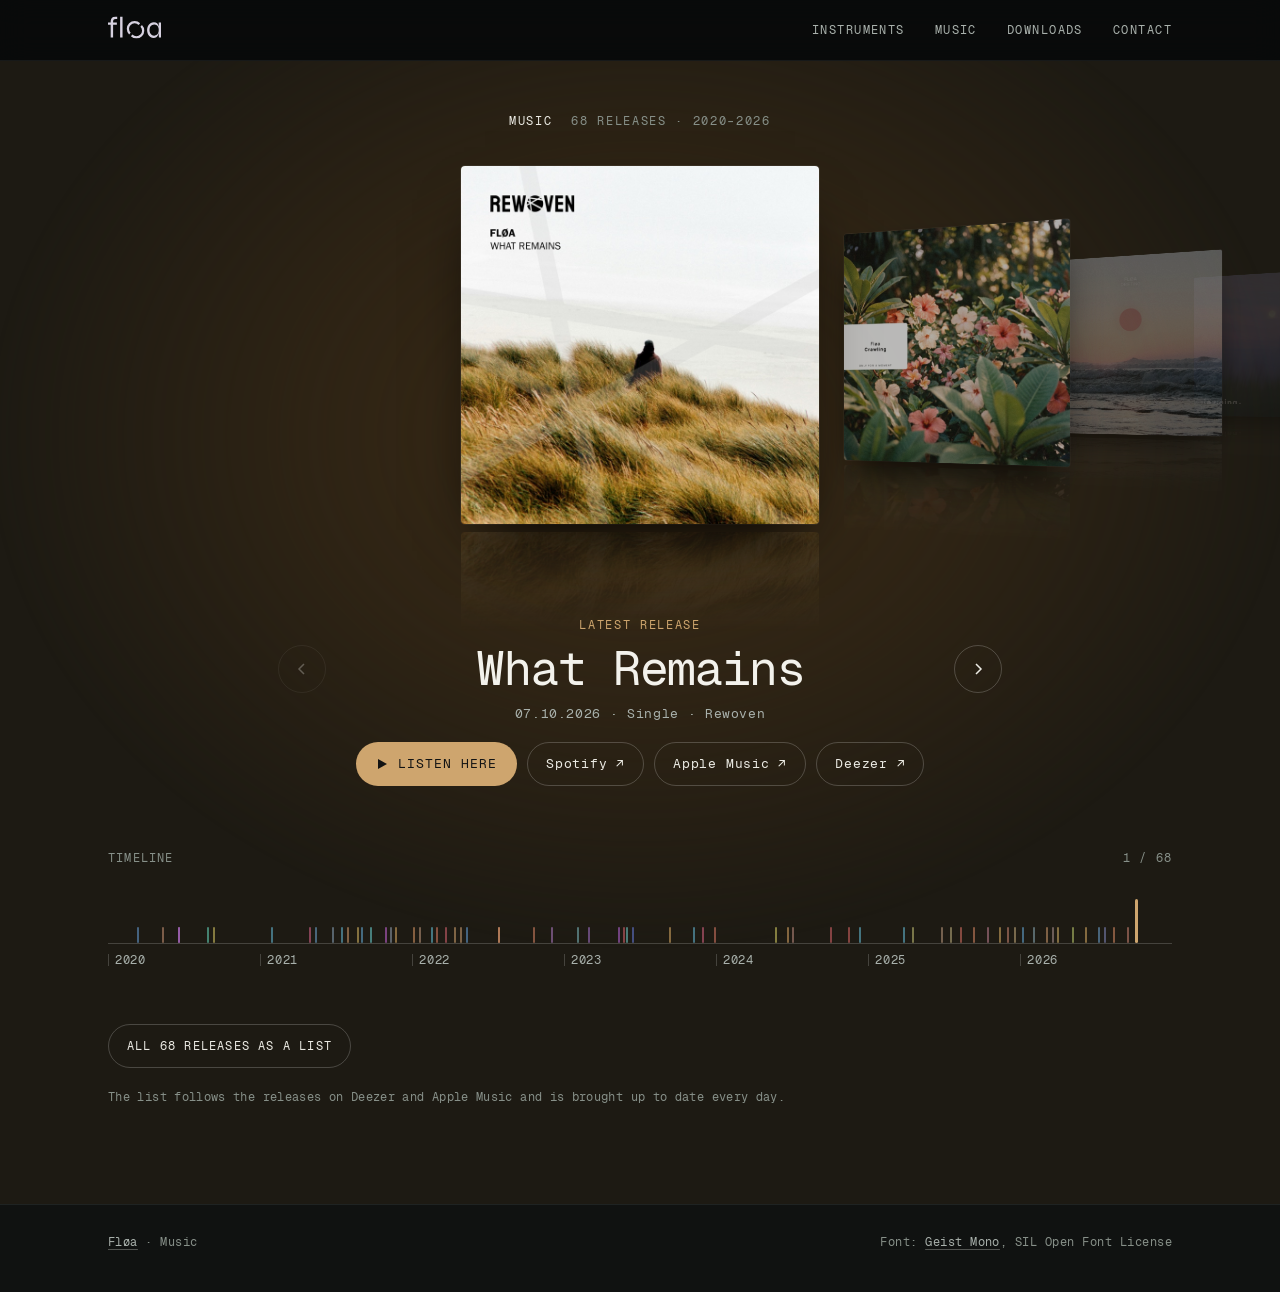
==== music/index.html @ c0a813b8 "Showcase: FLOATING in its cassette look, AVIF renders, a proper address preview - FLOATING's card sh" ====
<!DOCTYPE html>
<html lang="en">
<head>
<meta charset="utf-8">
<meta name="viewport" content="width=device-width, initial-scale=1">
<title>Music — Fløa</title>
<meta name="description" content="Releases by Fløa, newest first: singles, EPs and collaborations, with links to Spotify, Apple Music and Deezer.">
<meta name="theme-color" content="#101211">
<link rel="preload" href="../assets/fonts/GeistMono-Regular.woff2" as="font" type="font/woff2" crossorigin>
<link rel="icon" href="../assets/img/favicon.svg" type="image/svg+xml">
<link rel="icon" href="../assets/img/favicon-32.png" sizes="32x32" type="image/png">
<link rel="apple-touch-icon" href="../assets/img/apple-touch-icon.png">
<link rel="stylesheet" href="../assets/css/site.css?v=17">
<link rel="canonical" href="https://floamusic.github.io/music/">
<link rel="stylesheet" href="../assets/css/music.css?v=1">
<meta property="og:type" content="website">
<meta property="og:title" content="Fløa — music">
<meta property="og:description" content="Releases by Fløa, newest first.">
<meta property="og:image" content="https://floamusic.github.io/assets/img/music/what-remains.jpg">
<meta name="twitter:card" content="summary_large_image">
</head>
<body>

<a class="skip" href="#releases">Skip to the releases</a>

<header class="topbar">
  <div class="wrap">
    <a class="brand" href="/" aria-label="Fløa, home"><svg class="logo" viewBox="30 -700 1762 729.15" aria-hidden="true" focusable="false"><path fill="currentColor" d="M30-425L30-500L324-500L324-425L30-425ZM289-700L289-700L335-700L335-620L289-620Q264-621 243.50-613Q223-605 211-585.50Q199-566 199-530L199-530L199 0L119 0L119-530Q119-590 140.50-627.50Q162-665 200.50-682.50Q239-700 289-700ZM432 0L432-700L512-700L512 0L432 0ZM1542 10L1542 10Q1483 10 1433.50-23.50Q1384-57 1354.50-115.50Q1325-174 1325-249L1325-249Q1325-324 1355-383Q1385-442 1436.50-476Q1488-510 1552-510L1552-510Q1622-510 1658.50-474.50Q1695-439 1708.50-380Q1722-321 1722-249L1722-249Q1722-211 1714-166.50Q1706-122 1686.50-81.50Q1667-41 1632-15.50Q1597 10 1542 10ZM1562-66L1562-66Q1613-66 1646.50-91Q1680-116 1696-157.50Q1712-199 1712-249L1712-249Q1712-304 1695.50-345.50Q1679-387 1645.50-410.50Q1612-434 1562-434L1562-434Q1487-434 1446-381.50Q1405-329 1405-249L1405-249Q1405-196 1425.50-154.50Q1446-113 1481.50-89.50Q1517-66 1562-66ZM1712-100L1712-500L1792-500L1792 0L1719 0Q1719 0 1717.50-18Q1716-36 1714-60Q1712-84 1712-100L1712-100ZM729.03 -106.13A260.1 260.1 0 0 1 1096.87 -473.97L1044.63 -421.73A186.22 186.22 0 0 0 781.27 -158.37ZM1155.97 -414.87A260.1 260.1 0 0 1 788.13 -47.03L840.37 -99.27A186.22 186.22 0 0 0 1103.73 -362.63Z"/></svg></a>
    <nav class="topnav" aria-label="Sections">
      <a href="/#instruments">Instruments</a>
      <a href="/music/" aria-current="page">Music</a>
      <a href="/#downloads">Downloads</a>
      <a href="/#contact">Contact</a>
    </nav>
  </div>
</header>

<main class="music">
  <div class="m-glow" aria-hidden="true"></div>

  <div class="wrap m-intro">
    <h1>Music <span class="m-count"></span></h1>
  </div>

  <!-- The shelf, its controls and the timeline are built by music.js from the list below; without
       script the list alone shows every release with its links. -->
  <section class="m-shelf" aria-label="Releases, newest first" hidden>
    <div class="m-stage" tabindex="0" aria-label="Release covers. The left and right arrow keys move along the shelf."></div>
    <div class="m-now wrap">
      <button type="button" class="m-step" data-step="-1" aria-label="Newer release"><svg width="16" height="16" viewBox="0 0 16 16" aria-hidden="true"><path d="M10 3L5 8l5 5" fill="none" stroke="currentColor" stroke-width="1.5"/></svg></button>
      <div class="m-info" aria-live="polite">
        <p class="m-eyebrow"></p>
        <h2 class="m-title"></h2>
        <p class="m-meta"></p>
        <div class="m-actions">
          <button type="button" class="m-listen" aria-expanded="false"><svg width="12" height="12" viewBox="0 0 12 12" aria-hidden="true"><path d="M2 1l9 5-9 5z" fill="currentColor"/></svg><span>Listen here</span></button>
          <span class="m-links"></span>
        </div>
        <div class="m-player" hidden></div>
      </div>
      <button type="button" class="m-step" data-step="1" aria-label="Older release"><svg width="16" height="16" viewBox="0 0 16 16" aria-hidden="true"><path d="M6 3l5 5-5 5" fill="none" stroke="currentColor" stroke-width="1.5"/></svg></button>
    </div>
  </section>

  <section class="wrap m-timeline" aria-hidden="true" hidden>
    <div class="m-tl-head"><span>Timeline</span><span class="m-pos"></span></div>
    <div class="m-ticks"></div>
    <div class="m-years"></div>
  </section>

  <section class="wrap m-all" aria-labelledby="all-releases">
    <h2 id="all-releases" class="m-all-head">All releases</h2>
    <button type="button" class="m-toggle" aria-expanded="false" aria-controls="releases" hidden>All releases as a list</button>
    <ol class="m-list" id="releases">
        <!-- releases:start -->
        <li class="rel" id="what-remains" data-date="2026-10-07" data-type="Single" data-light="#cea56e" data-deep="#3b2b16" data-spotify="https://open.spotify.com/album/1Oyp3oqzARtxUdsxmNolJ3"><img class="rel-thumb" src="../assets/img/music/what-remains-s.jpg" alt="" width="60" height="60" loading="lazy" decoding="async"><span class="rel-year">2026</span><button type="button" class="rel-title">What Remains</button><span class="rel-with"></span><span class="rel-label">Rewoven</span><span class="rel-type">Single</span><span class="rel-links"><a href="https://open.spotify.com/album/1Oyp3oqzARtxUdsxmNolJ3" rel="noopener">Spotify</a><a href="https://music.apple.com/us/album/what-remains-single/6808641579" rel="noopener">Apple Music</a><a href="https://www.deezer.com/album/1072543222" rel="noopener">Deezer</a></span></li>
        <li class="rel" id="crawling" data-date="2026-09-18" data-type="Single" data-light="#ca8372" data-deep="#3b1d16" data-spotify="https://open.spotify.com/album/4Ek61PdTLASqzcjeTEDugL"><img class="rel-thumb" src="../assets/img/music/crawling-s.jpg" alt="" width="60" height="60" loading="lazy" decoding="async"><span class="rel-year">2026</span><button type="button" class="rel-title">Crawling</button><span class="rel-with"></span><span class="rel-label">Only For A Moment</span><span class="rel-type">Single</span><span class="rel-links"><a href="https://open.spotify.com/album/4Ek61PdTLASqzcjeTEDugL" rel="noopener">Spotify</a><a href="https://music.apple.com/us/album/crawling-single/6803991166" rel="noopener">Apple Music</a><a href="https://www.deezer.com/album/1059959862" rel="noopener">Deezer</a></span></li>
        <li class="rel" id="drifting" data-date="2026-08-14" data-type="Single" data-light="#d88d64" data-deep="#3b2316" data-spotify="https://open.spotify.com/album/0GAnDw6ZYdEdD9UOh2rjzR"><img class="rel-thumb" src="../assets/img/music/drifting-s.jpg" alt="" width="60" height="60" loading="lazy" decoding="async"><span class="rel-year">2026</span><button type="button" class="rel-title">Drifting</button><span class="rel-with"></span><span class="rel-label">Sekora Chill</span><span class="rel-type">Single</span><span class="rel-links"><a href="https://open.spotify.com/album/0GAnDw6ZYdEdD9UOh2rjzR" rel="noopener">Spotify</a><a href="https://music.apple.com/us/album/drifting-single/6790816109" rel="noopener">Apple Music</a><a href="https://www.deezer.com/album/1029585272" rel="noopener">Deezer</a></span></li>
        <li class="rel" id="gloam" data-date="2026-07-24" data-type="Single" data-light="#8086bc" data-deep="#1c1f35" data-spotify="https://open.spotify.com/album/2tl0Mn72QVVqfazzd0ebmL"><img class="rel-thumb" src="../assets/img/music/gloam-s.jpg" alt="" width="60" height="60" loading="lazy" decoding="async"><span class="rel-year">2026</span><button type="button" class="rel-title">Gloam</button><span class="rel-with"></span><span class="rel-label">Dawning Records</span><span class="rel-type">Single</span><span class="rel-links"><a href="https://open.spotify.com/album/2tl0Mn72QVVqfazzd0ebmL" rel="noopener">Spotify</a><a href="https://music.apple.com/us/album/gloam-single/1893866854" rel="noopener">Apple Music</a><a href="https://www.deezer.com/album/962688891" rel="noopener">Deezer</a></span></li>
        <li class="rel" id="exhale" data-date="2026-07-10" data-type="Single" data-light="#6ca3d0" data-deep="#162b3b" data-spotify="https://open.spotify.com/album/3oWYI7hizJkuDHY9GQavqx"><img class="rel-thumb" src="../assets/img/music/exhale-s.jpg" alt="" width="60" height="60" loading="lazy" decoding="async"><span class="rel-year">2026</span><button type="button" class="rel-title">Exhale</button><span class="rel-with">Holen</span><span class="rel-label">Kontor Records</span><span class="rel-type">Single</span><span class="rel-links"><a href="https://open.spotify.com/album/3oWYI7hizJkuDHY9GQavqx" rel="noopener">Spotify</a><a href="https://music.apple.com/us/album/exhale-single/6783638032" rel="noopener">Apple Music</a><a href="https://www.deezer.com/album/1017714701" rel="noopener">Deezer</a></span></li>
        <li class="rel" id="velvia" data-date="2026-06-09" data-type="Single" data-light="#d8ad64" data-deep="#3b2e16" data-spotify="https://open.spotify.com/album/20q9TWHQt42gv1ubPvwfIT"><img class="rel-thumb" src="../assets/img/music/velvia-s.jpg" alt="" width="60" height="60" loading="lazy" decoding="async"><span class="rel-year">2026</span><button type="button" class="rel-title">Velvia</button><span class="rel-with">Dokho</span><span class="rel-label">Monstercat</span><span class="rel-type">Single</span><span class="rel-links"><a href="https://open.spotify.com/album/20q9TWHQt42gv1ubPvwfIT" rel="noopener">Spotify</a><a href="https://music.apple.com/us/album/velvia-single/6768897322" rel="noopener">Apple Music</a><a href="https://www.deezer.com/album/998743291" rel="noopener">Deezer</a></span></li>
        <li class="rel" id="figures" data-date="2026-05-08" data-type="Single" data-light="#bdcd6f" data-deep="#353b16" data-spotify="https://open.spotify.com/album/4HHGVFRpDmhyfjTIPgmnGc"><img class="rel-thumb" src="../assets/img/music/figures-s.jpg" alt="" width="60" height="60" loading="lazy" decoding="async"><span class="rel-year">2026</span><button type="button" class="rel-title">Figures</button><span class="rel-with"></span><span class="rel-label">Only For A Moment</span><span class="rel-type">Single</span><span class="rel-links"><a href="https://open.spotify.com/album/4HHGVFRpDmhyfjTIPgmnGc" rel="noopener">Spotify</a><a href="https://music.apple.com/us/album/figures-single/1891775791" rel="noopener">Apple Music</a><a href="https://www.deezer.com/album/957365941" rel="noopener">Deezer</a></span></li>
        <li class="rel" id="when-dreams-guide-you" data-date="2026-04-03" data-type="Single" data-light="#d4b368" data-deep="#3b3016" data-spotify="https://open.spotify.com/album/53zKLETKQz19oySn47SIDV"><img class="rel-thumb" src="../assets/img/music/when-dreams-guide-you-s.jpg" alt="" width="60" height="60" loading="lazy" decoding="async"><span class="rel-year">2026</span><button type="button" class="rel-title">When Dreams Guide You</button><span class="rel-with"></span><span class="rel-label">Only For A Moment</span><span class="rel-type">Single</span><span class="rel-links"><a href="https://open.spotify.com/album/53zKLETKQz19oySn47SIDV" rel="noopener">Spotify</a><a href="https://music.apple.com/us/album/when-dreams-guide-you-single/1880723185" rel="noopener">Apple Music</a><a href="https://www.deezer.com/album/932204401" rel="noopener">Deezer</a></span></li>
        <li class="rel" id="silt" data-date="2026-03-20" data-type="Single" data-light="#ac9390" data-deep="#2f2423" data-spotify="https://open.spotify.com/album/3VAboeoPhz0BdiYKjlqso1"><img class="rel-thumb" src="../assets/img/music/silt-s.jpg" alt="" width="60" height="60" loading="lazy" decoding="async"><span class="rel-year">2026</span><button type="button" class="rel-title">Silt</button><span class="rel-with"></span><span class="rel-label">Dawning Records</span><span class="rel-type">Single</span><span class="rel-links"><a href="https://open.spotify.com/album/3VAboeoPhz0BdiYKjlqso1" rel="noopener">Spotify</a><a href="https://music.apple.com/us/album/silt-single/1877619699" rel="noopener">Apple Music</a><a href="https://www.deezer.com/album/920092851" rel="noopener">Deezer</a></span></li>
        <li class="rel" id="neverending-winter" data-date="2026-03-06" data-type="Single" data-light="#ce9b6e" data-deep="#3b2816" data-spotify="https://open.spotify.com/album/4wjLCxRc9jZwb6JnHYHuWm"><img class="rel-thumb" src="../assets/img/music/neverending-winter-s.jpg" alt="" width="60" height="60" loading="lazy" decoding="async"><span class="rel-year">2026</span><button type="button" class="rel-title">Neverending Winter</button><span class="rel-with">Dokho</span><span class="rel-label">Spectrum Recordings</span><span class="rel-type">Single</span><span class="rel-links"><a href="https://open.spotify.com/album/4wjLCxRc9jZwb6JnHYHuWm" rel="noopener">Spotify</a><a href="https://music.apple.com/us/album/neverending-winter-single/1872262409" rel="noopener">Apple Music</a><a href="https://www.deezer.com/album/911369201" rel="noopener">Deezer</a></span></li>
        <li class="rel" id="quiet-place-rooms-we-left" data-date="2026-02-04" data-type="EP" data-light="#89aab4" data-deep="#202e32" data-spotify="https://open.spotify.com/album/6KBMADlL1cSxtVT0JdPKZO"><img class="rel-thumb" src="../assets/img/music/quiet-place-rooms-we-left-s.jpg" alt="" width="60" height="60" loading="lazy" decoding="async"><span class="rel-year">2026</span><button type="button" class="rel-title">Quiet Place / Rooms We Left</button><span class="rel-with"></span><span class="rel-label">Rewoven</span><span class="rel-type">EP</span><span class="rel-links"><a href="https://open.spotify.com/album/6KBMADlL1cSxtVT0JdPKZO" rel="noopener">Spotify</a><a href="https://music.apple.com/us/album/quiet-place-rooms-we-left-ep/1864639939" rel="noopener">Apple Music</a><a href="https://www.deezer.com/album/890710532" rel="noopener">Deezer</a></span></li>
        <li class="rel" id="umeral" data-date="2026-01-09" data-type="Single" data-light="#64a9d8" data-deep="#162c3b" data-spotify="https://open.spotify.com/album/7taALuuC058FPTtrc65soO"><img class="rel-thumb" src="../assets/img/music/umeral-s.jpg" alt="" width="60" height="60" loading="lazy" decoding="async"><span class="rel-year">2026</span><button type="button" class="rel-title">Umeral</button><span class="rel-with">Dokho</span><span class="rel-label">MTAF</span><span class="rel-type">Single</span><span class="rel-links"><a href="https://open.spotify.com/album/7taALuuC058FPTtrc65soO" rel="noopener">Spotify</a><a href="https://music.apple.com/us/album/umeral-single/1860352950" rel="noopener">Apple Music</a><a href="https://www.deezer.com/album/874746722" rel="noopener">Deezer</a></span></li>
        <li class="rel" id="grey-vail" data-date="2025-12-19" data-type="Single" data-light="#c2ab7b" data-deep="#382e1a" data-spotify="https://open.spotify.com/album/3okp16oG3Yu70hiJsD2AyU"><img class="rel-thumb" src="../assets/img/music/grey-vail-s.jpg" alt="" width="60" height="60" loading="lazy" decoding="async"><span class="rel-year">2025</span><button type="button" class="rel-title">Grey Vail</button><span class="rel-with"></span><span class="rel-label">Only For A Moment</span><span class="rel-type">Single</span><span class="rel-links"><a href="https://open.spotify.com/album/3okp16oG3Yu70hiJsD2AyU" rel="noopener">Spotify</a><a href="https://music.apple.com/us/album/grey-vail-single/1856283791" rel="noopener">Apple Music</a><a href="https://www.deezer.com/album/864812682" rel="noopener">Deezer</a></span></li>
        <li class="rel" id="faded" data-date="2025-12-03" data-type="Single" data-light="#ca8772" data-deep="#3b1f16" data-spotify="https://open.spotify.com/album/3EDy0nCoUsj6VdwC6HVeyh"><img class="rel-thumb" src="../assets/img/music/faded-s.jpg" alt="" width="60" height="60" loading="lazy" decoding="async"><span class="rel-year">2025</span><button type="button" class="rel-title">Faded</button><span class="rel-with">Stendahl</span><span class="rel-label">Rewoven</span><span class="rel-type">Single</span><span class="rel-links"><a href="https://open.spotify.com/album/3EDy0nCoUsj6VdwC6HVeyh" rel="noopener">Spotify</a><a href="https://music.apple.com/us/album/faded-single/1848632332" rel="noopener">Apple Music</a><a href="https://www.deezer.com/album/849165702" rel="noopener">Deezer</a></span></li>
        <li class="rel" id="almost-home" data-date="2025-11-14" data-type="Single" data-light="#d8ae64" data-deep="#3b2e16" data-spotify="https://open.spotify.com/album/4x2sTqHxdEzJSmBic7D9Pc"><img class="rel-thumb" src="../assets/img/music/almost-home-s.jpg" alt="" width="60" height="60" loading="lazy" decoding="async"><span class="rel-year">2025</span><button type="button" class="rel-title">Almost Home</button><span class="rel-with">Seawayz</span><span class="rel-label">Only For A Moment</span><span class="rel-type">Single</span><span class="rel-links"><a href="https://open.spotify.com/album/4x2sTqHxdEzJSmBic7D9Pc" rel="noopener">Spotify</a><a href="https://music.apple.com/us/album/almost-home-single/1847696223" rel="noopener">Apple Music</a><a href="https://www.deezer.com/album/842007752" rel="noopener">Deezer</a></span></li>
        <li class="rel" id="afterlight" data-date="2025-10-17" data-type="Single" data-light="#bd7f91" data-deep="#361c23" data-spotify="https://open.spotify.com/album/7DPRoxkoDm5dwzRWWcl57r"><img class="rel-thumb" src="../assets/img/music/afterlight-s.jpg" alt="" width="60" height="60" loading="lazy" decoding="async"><span class="rel-year">2025</span><button type="button" class="rel-title">afterlight</button><span class="rel-with"></span><span class="rel-label">Oasis.</span><span class="rel-type">Single</span><span class="rel-links"><a href="https://open.spotify.com/album/7DPRoxkoDm5dwzRWWcl57r" rel="noopener">Spotify</a><a href="https://music.apple.com/us/album/afterlight-single/1838606869" rel="noopener">Apple Music</a><a href="https://www.deezer.com/album/822636111" rel="noopener">Deezer</a></span></li>
        <li class="rel" id="the-sun-will-rise-again-tomorrow" data-date="2025-09-12" data-type="Single" data-light="#d88864" data-deep="#3b2216" data-spotify="https://open.spotify.com/album/7H9KQ7YcFtUx9FjBXkeKXN"><img class="rel-thumb" src="../assets/img/music/the-sun-will-rise-again-tomorrow-s.jpg" alt="" width="60" height="60" loading="lazy" decoding="async"><span class="rel-year">2025</span><button type="button" class="rel-title">the sun will rise again tomorrow</button><span class="rel-with"></span><span class="rel-label">Oasis.</span><span class="rel-type">Single</span><span class="rel-links"><a href="https://open.spotify.com/album/7H9KQ7YcFtUx9FjBXkeKXN" rel="noopener">Spotify</a><a href="https://music.apple.com/us/album/the-sun-will-rise-again-tomorrow-single/1831737657" rel="noopener">Apple Music</a><a href="https://www.deezer.com/album/803937711" rel="noopener">Deezer</a></span></li>
        <li class="rel" id="finding-fracture" data-date="2025-08-13" data-type="Single" data-light="#d87164" data-deep="#3b1b16" data-spotify="https://open.spotify.com/album/47EC6QWHdG8GpHCbbC9MZ2"><img class="rel-thumb" src="../assets/img/music/finding-fracture-s.jpg" alt="" width="60" height="60" loading="lazy" decoding="async"><span class="rel-year">2025</span><button type="button" class="rel-title">Finding / Fracture</button><span class="rel-with">Heard Right</span><span class="rel-label">Enhanced Chill</span><span class="rel-type">Single</span><span class="rel-links"><a href="https://open.spotify.com/album/47EC6QWHdG8GpHCbbC9MZ2" rel="noopener">Spotify</a><a href="https://music.apple.com/us/album/finding-fracture-single/1827583579" rel="noopener">Apple Music</a><a href="https://www.deezer.com/album/790579411" rel="noopener">Deezer</a></span></li>
        <li class="rel" id="far-from-nothing" data-date="2025-07-18" data-type="Single" data-light="#bdb080" data-deep="#36311c" data-spotify="https://open.spotify.com/album/0szazcrrF6d2RLhVfLyZvr"><img class="rel-thumb" src="../assets/img/music/far-from-nothing-s.jpg" alt="" width="60" height="60" loading="lazy" decoding="async"><span class="rel-year">2025</span><button type="button" class="rel-title">Far From Nothing</button><span class="rel-with">Seawayz</span><span class="rel-label">Only For A Moment</span><span class="rel-type">Single</span><span class="rel-links"><a href="https://open.spotify.com/album/0szazcrrF6d2RLhVfLyZvr" rel="noopener">Spotify</a><a href="https://music.apple.com/us/album/far-from-nothing-single/1821460560" rel="noopener">Apple Music</a><a href="https://www.deezer.com/album/774619481" rel="noopener">Deezer</a></span></li>
        <li class="rel" id="croquis" data-date="2025-06-27" data-type="Single" data-light="#bc9b80" data-deep="#35281c" data-spotify="https://open.spotify.com/album/1zz7F65C223axExNrHIRuS"><img class="rel-thumb" src="../assets/img/music/croquis-s.jpg" alt="" width="60" height="60" loading="lazy" decoding="async"><span class="rel-year">2025</span><button type="button" class="rel-title">Croquis</button><span class="rel-with">Blank Page</span><span class="rel-label">Hathōr</span><span class="rel-type">Single</span><span class="rel-links"><a href="https://open.spotify.com/album/1zz7F65C223axExNrHIRuS" rel="noopener">Spotify</a><a href="https://music.apple.com/us/album/croquis-single/1813137293" rel="noopener">Apple Music</a><a href="https://www.deezer.com/album/753744691" rel="noopener">Deezer</a></span></li>
        <li class="rel" id="altyravyk" data-date="2025-04-18" data-type="Single" data-light="#c5c377" data-deep="#393818" data-spotify="https://open.spotify.com/album/2W6dg5RG9fswp7wUlWt5fu"><img class="rel-thumb" src="../assets/img/music/altyravyk-s.jpg" alt="" width="60" height="60" loading="lazy" decoding="async"><span class="rel-year">2025</span><button type="button" class="rel-title">Âltyravyk</button><span class="rel-with">Polyline, OAI</span><span class="rel-label">NORR</span><span class="rel-type">Single</span><span class="rel-links"><a href="https://open.spotify.com/album/2W6dg5RG9fswp7wUlWt5fu" rel="noopener">Spotify</a><a href="https://music.apple.com/us/album/a-ltyravyk-single/6802986762" rel="noopener">Apple Music</a><a href="https://www.deezer.com/album/1057828472" rel="noopener">Deezer</a></span></li>
        <li class="rel" id="the-same-melodic-guy" data-date="2025-03-28" data-type="Single" data-light="#64bdd8" data-deep="#16333b" data-spotify="https://open.spotify.com/album/2gSG93JQnSe5EjOTdmGQQ4"><img class="rel-thumb" src="../assets/img/music/the-same-melodic-guy-s.jpg" alt="" width="60" height="60" loading="lazy" decoding="async"><span class="rel-year">2025</span><button type="button" class="rel-title">The Same Melodic Guy</button><span class="rel-with">Polyline, OAI</span><span class="rel-label">NORR</span><span class="rel-type">Single</span><span class="rel-links"><a href="https://open.spotify.com/album/2gSG93JQnSe5EjOTdmGQQ4" rel="noopener">Spotify</a><a href="https://music.apple.com/us/album/the-same-melodic-guy-single/6802987462" rel="noopener">Apple Music</a><a href="https://www.deezer.com/album/1057836492" rel="noopener">Deezer</a></span></li>
        <li class="rel" id="horizon" data-date="2024-12-13" data-type="Single" data-light="#64c0d8" data-deep="#16343b" data-spotify="https://open.spotify.com/album/6ntS2aqlXfkHTm6SUxE7oC"><img class="rel-thumb" src="../assets/img/music/horizon-s.jpg" alt="" width="60" height="60" loading="lazy" decoding="async"><span class="rel-year">2024</span><button type="button" class="rel-title">Horizon</button><span class="rel-with">Seawayz</span><span class="rel-label">Casual Jam Records</span><span class="rel-type">Single</span><span class="rel-links"><a href="https://open.spotify.com/album/6ntS2aqlXfkHTm6SUxE7oC" rel="noopener">Spotify</a><a href="https://music.apple.com/us/album/horizon-single/1776077327" rel="noopener">Apple Music</a><a href="https://www.deezer.com/album/661641261" rel="noopener">Deezer</a></span></li>
        <li class="rel" id="never-look-back" data-date="2024-11-15" data-type="Single" data-light="#d86664" data-deep="#3b1716" data-spotify="https://open.spotify.com/album/3AutQfrGgrQa9JaKH3Faoj"><img class="rel-thumb" src="../assets/img/music/never-look-back-s.jpg" alt="" width="60" height="60" loading="lazy" decoding="async"><span class="rel-year">2024</span><button type="button" class="rel-title">Never Look Back</button><span class="rel-with">Seawayz</span><span class="rel-label">Casual Jam Records</span><span class="rel-type">Single</span><span class="rel-links"><a href="https://open.spotify.com/album/3AutQfrGgrQa9JaKH3Faoj" rel="noopener">Spotify</a><a href="https://music.apple.com/us/album/never-look-back-single/1776067856" rel="noopener">Apple Music</a><a href="https://www.deezer.com/album/661623951" rel="noopener">Deezer</a></span></li>
        <li class="rel" id="momento-de-amore" data-date="2024-10-04" data-type="Single" data-light="#d86469" data-deep="#3b1618" data-spotify="https://open.spotify.com/album/0KEpxXgYmy3iePerZhCBPs"><img class="rel-thumb" src="../assets/img/music/momento-de-amore-s.jpg" alt="" width="60" height="60" loading="lazy" decoding="async"><span class="rel-year">2024</span><button type="button" class="rel-title">Momento de Amore</button><span class="rel-with">Ra5im</span><span class="rel-label">Hathōr</span><span class="rel-type">Single</span><span class="rel-links"><a href="https://open.spotify.com/album/0KEpxXgYmy3iePerZhCBPs" rel="noopener">Spotify</a><a href="https://music.apple.com/us/album/momento-de-amore-single/1766252102" rel="noopener">Apple Music</a><a href="https://www.deezer.com/album/637957441" rel="noopener">Deezer</a></span></li>
        <li class="rel" id="let-it-fall-roads" data-date="2024-07-03" data-type="EP" data-light="#bd8c7f" data-deep="#36211c" data-spotify="https://open.spotify.com/album/3TSB39DlUHDSld4EAdALbi"><img class="rel-thumb" src="../assets/img/music/let-it-fall-roads-s.jpg" alt="" width="60" height="60" loading="lazy" decoding="async"><span class="rel-year">2024</span><button type="button" class="rel-title">Let It Fall / Roads</button><span class="rel-with">Melarmony, Ayli Een</span><span class="rel-label">Rewoven</span><span class="rel-type">EP</span><span class="rel-links"><a href="https://open.spotify.com/album/3TSB39DlUHDSld4EAdALbi" rel="noopener">Spotify</a><a href="https://music.apple.com/us/album/let-it-fall-roads-ep/1750256652" rel="noopener">Apple Music</a><a href="https://www.deezer.com/album/596765982" rel="noopener">Deezer</a></span></li>
        <li class="rel" id="antecedents" data-date="2024-06-21" data-type="Single" data-light="#d8a664" data-deep="#3b2b16" data-spotify="https://open.spotify.com/album/5MJel4KRk8h1wfLrPueoBd"><img class="rel-thumb" src="../assets/img/music/antecedents-s.jpg" alt="" width="60" height="60" loading="lazy" decoding="async"><span class="rel-year">2024</span><button type="button" class="rel-title">Antecedents</button><span class="rel-with"></span><span class="rel-label">Sekora</span><span class="rel-type">Single</span><span class="rel-links"><a href="https://open.spotify.com/album/5MJel4KRk8h1wfLrPueoBd" rel="noopener">Spotify</a><a href="https://music.apple.com/us/album/antecedents-single/1759031380" rel="noopener">Apple Music</a><a href="https://www.deezer.com/album/619563271" rel="noopener">Deezer</a></span></li>
        <li class="rel" id="desert-of-hopes" data-date="2024-05-24" data-type="Single" data-light="#d8d264" data-deep="#3b3916" data-spotify="https://open.spotify.com/album/74hXz003jvmJh5xaPJk25C"><img class="rel-thumb" src="../assets/img/music/desert-of-hopes-s.jpg" alt="" width="60" height="60" loading="lazy" decoding="async"><span class="rel-year">2024</span><button type="button" class="rel-title">Desert Of Hopes</button><span class="rel-with">Serra 9</span><span class="rel-label">Sommersville Records</span><span class="rel-type">Single</span><span class="rel-links"><a href="https://open.spotify.com/album/74hXz003jvmJh5xaPJk25C" rel="noopener">Spotify</a><a href="https://music.apple.com/us/album/desert-of-hopes-single/1743224844" rel="noopener">Apple Music</a><a href="https://www.deezer.com/album/578261741" rel="noopener">Deezer</a></span></li>
        <li class="rel" id="the-spark" data-date="2023-12-29" data-type="Single" data-light="#d87964" data-deep="#3b1d16" data-spotify="https://open.spotify.com/album/4JFusw7wneVK0Pkxw74a2d"><img class="rel-thumb" src="../assets/img/music/the-spark-s.jpg" alt="" width="60" height="60" loading="lazy" decoding="async"><span class="rel-year">2023</span><button type="button" class="rel-title">The Spark</button><span class="rel-with">Light Below</span><span class="rel-label">Sekora</span><span class="rel-type">Single</span><span class="rel-links"><a href="https://open.spotify.com/album/4JFusw7wneVK0Pkxw74a2d" rel="noopener">Spotify</a><a href="https://music.apple.com/us/album/the-spark-single/1757612804" rel="noopener">Apple Music</a><a href="https://www.deezer.com/album/616296582" rel="noopener">Deezer</a></span></li>
        <li class="rel" id="julia" data-date="2023-12-01" data-type="Single" data-light="#d86484" data-deep="#3b1621" data-spotify="https://open.spotify.com/album/4GxeRfsSq2Kim8u2Ynr74P"><img class="rel-thumb" src="../assets/img/music/julia-s.jpg" alt="" width="60" height="60" loading="lazy" decoding="async"><span class="rel-year">2023</span><button type="button" class="rel-title">Julia</button><span class="rel-with">Light Below</span><span class="rel-label">Sekora</span><span class="rel-type">Single</span><span class="rel-links"><a href="https://open.spotify.com/album/4GxeRfsSq2Kim8u2Ynr74P" rel="noopener">Spotify</a><a href="https://music.apple.com/us/album/julia-single/1757611713" rel="noopener">Apple Music</a><a href="https://www.deezer.com/album/616296462" rel="noopener">Deezer</a></span></li>
        <li class="rel" id="floral-dance-pt-3" data-date="2023-11-10" data-type="Single" data-light="#65bad7" data-deep="#16323b" data-spotify="https://open.spotify.com/album/4ClyAZoWnuvlS3pvuGzplY"><img class="rel-thumb" src="../assets/img/music/floral-dance-pt-3-s.jpg" alt="" width="60" height="60" loading="lazy" decoding="async"><span class="rel-year">2023</span><button type="button" class="rel-title">Floral Dance, Pt. 3</button><span class="rel-with">NevadaSYSTEM, Qian Qiao</span><span class="rel-label">VASA Records</span><span class="rel-type">Single</span><span class="rel-links"><a href="https://open.spotify.com/album/4ClyAZoWnuvlS3pvuGzplY" rel="noopener">Spotify</a><a href="https://music.apple.com/us/album/floral-dance-pt-3-single/1711341542" rel="noopener">Apple Music</a><a href="https://www.deezer.com/album/498638631" rel="noopener">Deezer</a></span></li>
        <li class="rel" id="ephemeral" data-date="2023-09-13" data-type="Single" data-light="#d8ab64" data-deep="#3b2d16" data-spotify="https://open.spotify.com/album/65bj7QmttSyl14UIMBGyKJ"><img class="rel-thumb" src="../assets/img/music/ephemeral-s.jpg" alt="" width="60" height="60" loading="lazy" decoding="async"><span class="rel-year">2023</span><button type="button" class="rel-title">Ephemeral</button><span class="rel-with">OAI</span><span class="rel-label">Colorize (Enhanced)</span><span class="rel-type">Single</span><span class="rel-links"><a href="https://open.spotify.com/album/65bj7QmttSyl14UIMBGyKJ" rel="noopener">Spotify</a><a href="https://music.apple.com/us/album/ephemeral-single/1703293765" rel="noopener">Apple Music</a><a href="https://www.deezer.com/album/478019065" rel="noopener">Deezer</a></span></li>
        <li class="rel" id="wait" data-date="2023-06-16" data-type="Single" data-light="#647ad8" data-deep="#161d3b" data-spotify="https://open.spotify.com/album/4BIovzQyTuOIxOcEMCHXcs"><img class="rel-thumb" src="../assets/img/music/wait-s.jpg" alt="" width="60" height="60" loading="lazy" decoding="async"><span class="rel-year">2023</span><button type="button" class="rel-title">Wait</button><span class="rel-with">Seawayz</span><span class="rel-label">chill that!</span><span class="rel-type">Single</span><span class="rel-links"><a href="https://open.spotify.com/album/4BIovzQyTuOIxOcEMCHXcs" rel="noopener">Spotify</a><a href="https://music.apple.com/us/album/wait-single/1683505249" rel="noopener">Apple Music</a><a href="https://www.deezer.com/album/432444247" rel="noopener">Deezer</a></span></li>
        <li class="rel" id="till-morning-light-pictures-of-you" data-date="2023-06-02" data-type="Single" data-light="#70ccc8" data-deep="#163b39" data-spotify="https://open.spotify.com/album/0XCX1WeyZyOJx7DU1gYk6t"><img class="rel-thumb" src="../assets/img/music/till-morning-light-pictures-of-you-s.jpg" alt="" width="60" height="60" loading="lazy" decoding="async"><span class="rel-year">2023</span><button type="button" class="rel-title">Till Morning Light / Pictures Of You</button><span class="rel-with"></span><span class="rel-label">Sekora</span><span class="rel-type">Single</span><span class="rel-links"><a href="https://open.spotify.com/album/0XCX1WeyZyOJx7DU1gYk6t" rel="noopener">Spotify</a><a href="https://music.apple.com/us/album/till-morning-light-pictures-of-you-single/1759387698" rel="noopener">Apple Music</a><a href="https://www.deezer.com/album/617359871" rel="noopener">Deezer</a></span></li>
        <li class="rel" id="falling-away" data-date="2023-05-25" data-type="Single" data-light="#d8646e" data-deep="#3b161a" data-spotify="https://open.spotify.com/album/24oM8UXBlqIdhoYoScSjOc"><img class="rel-thumb" src="../assets/img/music/falling-away-s.jpg" alt="" width="60" height="60" loading="lazy" decoding="async"><span class="rel-year">2023</span><button type="button" class="rel-title">Falling Away</button><span class="rel-with">Phonic Youth</span><span class="rel-label">Kontor Records</span><span class="rel-type">Single</span><span class="rel-links"><a href="https://open.spotify.com/album/24oM8UXBlqIdhoYoScSjOc" rel="noopener">Spotify</a><a href="https://music.apple.com/us/album/falling-away-single/1680721449" rel="noopener">Apple Music</a><a href="https://www.deezer.com/album/431415677" rel="noopener">Deezer</a></span></li>
        <li class="rel" id="pictures-of-you" data-date="2023-05-12" data-type="Single" data-light="#b764d8" data-deep="#31163b" data-spotify="https://open.spotify.com/album/0ft9TsZ9Bfs1q9scHqTIuM"><img class="rel-thumb" src="../assets/img/music/pictures-of-you-s.jpg" alt="" width="60" height="60" loading="lazy" decoding="async"><span class="rel-year">2023</span><button type="button" class="rel-title">Pictures Of You</button><span class="rel-with"></span><span class="rel-label">Sekora</span><span class="rel-type">Single</span><span class="rel-links"><a href="https://open.spotify.com/album/0ft9TsZ9Bfs1q9scHqTIuM" rel="noopener">Spotify</a><a href="https://music.apple.com/us/album/pictures-of-you-single/1758074618" rel="noopener">Apple Music</a><a href="https://www.deezer.com/album/617359831" rel="noopener">Deezer</a></span></li>
        <li class="rel" id="road-to-kuala" data-date="2023-03-03" data-type="Single" data-light="#a271cb" data-deep="#2b163b" data-spotify="https://open.spotify.com/album/6nSYRfLjmnC04SL9hSnQsE"><img class="rel-thumb" src="../assets/img/music/road-to-kuala-s.jpg" alt="" width="60" height="60" loading="lazy" decoding="async"><span class="rel-year">2023</span><button type="button" class="rel-title">Road to Kuala</button><span class="rel-with"></span><span class="rel-label">LNG Records</span><span class="rel-type">Single</span><span class="rel-links"><a href="https://open.spotify.com/album/6nSYRfLjmnC04SL9hSnQsE" rel="noopener">Spotify</a><a href="https://music.apple.com/us/album/road-to-kuala-single/1665681118" rel="noopener">Apple Music</a><a href="https://www.deezer.com/album/397082377" rel="noopener">Deezer</a></span></li>
        <li class="rel" id="glaciers-ep" data-date="2023-02-03" data-type="EP" data-light="#7cb9c0" data-deep="#1b3437" data-spotify="https://open.spotify.com/album/0cxrPihKqj6fzQbPumIxeW"><img class="rel-thumb" src="../assets/img/music/glaciers-ep-s.jpg" alt="" width="60" height="60" loading="lazy" decoding="async"><span class="rel-year">2023</span><button type="button" class="rel-title">Glaciers EP</button><span class="rel-with"></span><span class="rel-label">Hathōr</span><span class="rel-type">EP</span><span class="rel-links"><a href="https://open.spotify.com/album/0cxrPihKqj6fzQbPumIxeW" rel="noopener">Spotify</a><a href="https://music.apple.com/us/album/glaciers-ep/1657373348" rel="noopener">Apple Music</a><a href="https://www.deezer.com/album/382140787" rel="noopener">Deezer</a></span></li>
        <li class="rel" id="enough" data-date="2022-12-02" data-type="Single" data-light="#af7ac2" data-deep="#301a38" data-spotify="https://open.spotify.com/album/7sjJUvbyZdT4KwocKe0cS8"><img class="rel-thumb" src="../assets/img/music/enough-s.jpg" alt="" width="60" height="60" loading="lazy" decoding="async"><span class="rel-year">2022</span><button type="button" class="rel-title">Enough</button><span class="rel-with">Heard Right</span><span class="rel-label">Where The Heart Is</span><span class="rel-type">Single</span><span class="rel-links"><a href="https://open.spotify.com/album/7sjJUvbyZdT4KwocKe0cS8" rel="noopener">Spotify</a><a href="https://music.apple.com/us/album/enough-single/1732035047" rel="noopener">Apple Music</a><a href="https://www.deezer.com/album/550689602" rel="noopener">Deezer</a></span></li>
        <li class="rel" id="different" data-date="2022-10-21" data-type="Single" data-light="#d88564" data-deep="#3b2116" data-spotify="https://open.spotify.com/album/568K9K7mWXC3FDBcPKQfb5"><img class="rel-thumb" src="../assets/img/music/different-s.jpg" alt="" width="60" height="60" loading="lazy" decoding="async"><span class="rel-year">2022</span><button type="button" class="rel-title">Different</button><span class="rel-with">OAI</span><span class="rel-label">Monstercat</span><span class="rel-type">Single</span><span class="rel-links"><a href="https://open.spotify.com/album/568K9K7mWXC3FDBcPKQfb5" rel="noopener">Spotify</a><a href="https://music.apple.com/us/album/different-single/1646859661" rel="noopener">Apple Music</a><a href="https://www.deezer.com/album/367225277" rel="noopener">Deezer</a></span></li>
        <li class="rel" id="anna" data-date="2022-07-29" data-type="EP" data-light="#d47d68" data-deep="#3b1e16" data-spotify="https://open.spotify.com/album/5zFicqaCzRszFnV8wl0Ipz"><img class="rel-thumb" src="../assets/img/music/anna-s.jpg" alt="" width="60" height="60" loading="lazy" decoding="async"><span class="rel-year">2022</span><button type="button" class="rel-title">Anna</button><span class="rel-with">Astroleaf</span><span class="rel-label">Monstercat</span><span class="rel-type">EP</span><span class="rel-links"><a href="https://open.spotify.com/album/5zFicqaCzRszFnV8wl0Ipz" rel="noopener">Spotify</a><a href="https://music.apple.com/us/album/anna-ep/1634888495" rel="noopener">Apple Music</a><a href="https://www.deezer.com/album/339151347" rel="noopener">Deezer</a></span></li>
        <li class="rel" id="without-you" data-date="2022-07-29" data-type="Single" data-light="#d3996a" data-deep="#3b2716" data-spotify="https://open.spotify.com/album/3cTQmjSIfrPuU2EdZeHtiQ"><img class="rel-thumb" src="../assets/img/music/without-you-s.jpg" alt="" width="60" height="60" loading="lazy" decoding="async"><span class="rel-year">2022</span><button type="button" class="rel-title">Without You</button><span class="rel-with">Mango</span><span class="rel-label">The Soundgarden</span><span class="rel-type">Single</span><span class="rel-links"><a href="https://open.spotify.com/album/3cTQmjSIfrPuU2EdZeHtiQ" rel="noopener">Spotify</a><a href="https://music.apple.com/us/album/without-you-single/1634854905" rel="noopener">Apple Music</a><a href="https://www.deezer.com/album/336714497" rel="noopener">Deezer</a></span></li>
        <li class="rel" id="fate" data-date="2022-05-13" data-type="EP" data-light="#64a0d8" data-deep="#16293b" data-spotify="https://open.spotify.com/album/6Ec3ckbqacMSjrlWPzqzOc"><img class="rel-thumb" src="../assets/img/music/fate-s.jpg" alt="" width="60" height="60" loading="lazy" decoding="async"><span class="rel-year">2022</span><button type="button" class="rel-title">Fate</button><span class="rel-with">Jeremiah McKnight</span><span class="rel-label">UV</span><span class="rel-type">EP</span><span class="rel-links"><a href="https://open.spotify.com/album/6Ec3ckbqacMSjrlWPzqzOc" rel="noopener">Spotify</a><a href="https://music.apple.com/us/album/fate-ep/1621282714" rel="noopener">Apple Music</a><a href="https://www.deezer.com/album/314487277" rel="noopener">Deezer</a></span></li>
        <li class="rel" id="granularity" data-date="2022-04-29" data-type="Single" data-light="#ca9f72" data-deep="#3b2916" data-spotify="https://open.spotify.com/album/1lKSJyDnyWMXoz4576Op9D"><img class="rel-thumb" src="../assets/img/music/granularity-s.jpg" alt="" width="60" height="60" loading="lazy" decoding="async"><span class="rel-year">2022</span><button type="button" class="rel-title">Granularity</button><span class="rel-with"></span><span class="rel-label">Hathōr</span><span class="rel-type">Single</span><span class="rel-links"><a href="https://open.spotify.com/album/1lKSJyDnyWMXoz4576Op9D" rel="noopener">Spotify</a><a href="https://music.apple.com/us/album/granularity-single/1610346426" rel="noopener">Apple Music</a><a href="https://www.deezer.com/album/296154092" rel="noopener">Deezer</a></span></li>
        <li class="rel" id="in-my-hands" data-date="2022-04-13" data-type="EP" data-light="#d0a36d" data-deep="#3b2b16" data-spotify="https://open.spotify.com/album/3U0Zx1JGLJF84QohhxArK6"><img class="rel-thumb" src="../assets/img/music/in-my-hands-s.jpg" alt="" width="60" height="60" loading="lazy" decoding="async"><span class="rel-year">2022</span><button type="button" class="rel-title">In My Hands</button><span class="rel-with"></span><span class="rel-label">Monstercat</span><span class="rel-type">EP</span><span class="rel-links"><a href="https://open.spotify.com/album/3U0Zx1JGLJF84QohhxArK6" rel="noopener">Spotify</a><a href="https://music.apple.com/us/album/in-my-hands-ep/1615838172" rel="noopener">Apple Music</a><a href="https://www.deezer.com/album/309817597" rel="noopener">Deezer</a></span></li>
        <li class="rel" id="late-hours-patterns" data-date="2022-03-23" data-type="EP" data-light="#d86471" data-deep="#3b161b" data-spotify="https://open.spotify.com/album/5ISRZSfT7Kk74e564UozWG"><img class="rel-thumb" src="../assets/img/music/late-hours-patterns-s.jpg" alt="" width="60" height="60" loading="lazy" decoding="async"><span class="rel-year">2022</span><button type="button" class="rel-title">Late Hours / Patterns</button><span class="rel-with">Furcloud</span><span class="rel-label">Colorize (Enhanced)</span><span class="rel-type">EP</span><span class="rel-links"><a href="https://open.spotify.com/album/5ISRZSfT7Kk74e564UozWG" rel="noopener">Spotify</a><a href="https://music.apple.com/us/album/late-hours-patterns-ep/1610541729" rel="noopener">Apple Music</a><a href="https://www.deezer.com/album/297282542" rel="noopener">Deezer</a></span></li>
        <li class="rel" id="running-faster" data-date="2022-03-02" data-type="EP" data-light="#d87f64" data-deep="#3b1f16" data-spotify="https://open.spotify.com/album/1XRiyMmGXUtzboy9peGHoe"><img class="rel-thumb" src="../assets/img/music/running-faster-s.jpg" alt="" width="60" height="60" loading="lazy" decoding="async"><span class="rel-year">2022</span><button type="button" class="rel-title">Running Faster</button><span class="rel-with">Seawayz</span><span class="rel-label">Monstercat</span><span class="rel-type">EP</span><span class="rel-links"><a href="https://open.spotify.com/album/1XRiyMmGXUtzboy9peGHoe" rel="noopener">Spotify</a><a href="https://music.apple.com/us/album/running-faster-ep/1609462987" rel="noopener">Apple Music</a><a href="https://www.deezer.com/album/298958302" rel="noopener">Deezer</a></span></li>
        <li class="rel" id="alfaragh" data-date="2022-02-18" data-type="Single" data-light="#64c3d8" data-deep="#16353b" data-spotify="https://open.spotify.com/album/451T8pdsrf7OnXkAWvt920"><img class="rel-thumb" src="../assets/img/music/alfaragh-s.jpg" alt="" width="60" height="60" loading="lazy" decoding="async"><span class="rel-year">2022</span><button type="button" class="rel-title">Alfaragh</button><span class="rel-with">Ra5im</span><span class="rel-label">Interplay Flow</span><span class="rel-type">Single</span><span class="rel-links"><a href="https://open.spotify.com/album/451T8pdsrf7OnXkAWvt920" rel="noopener">Spotify</a><a href="https://music.apple.com/us/album/alfaragh-single/1606914498" rel="noopener">Apple Music</a><a href="https://www.deezer.com/album/290342792" rel="noopener">Deezer</a></span></li>
        <li class="rel" id="give-me-a-second" data-date="2022-01-21" data-type="Single" data-light="#bf997d" data-deep="#37271b" data-spotify="https://open.spotify.com/album/075F3FRDl5aFv3PJBq8id0"><img class="rel-thumb" src="../assets/img/music/give-me-a-second-s.jpg" alt="" width="60" height="60" loading="lazy" decoding="async"><span class="rel-year">2022</span><button type="button" class="rel-title">Give Me A Second</button><span class="rel-with">Ra5im</span><span class="rel-label">Monstercat</span><span class="rel-type">Single</span><span class="rel-links"><a href="https://open.spotify.com/album/075F3FRDl5aFv3PJBq8id0" rel="noopener">Spotify</a><a href="https://music.apple.com/us/album/give-me-a-second-single/1603515749" rel="noopener">Apple Music</a><a href="https://www.deezer.com/album/288352702" rel="noopener">Deezer</a></span></li>
        <li class="rel" id="the-illusion-of-impression-stellar" data-date="2022-01-05" data-type="EP" data-light="#d89864" data-deep="#3b2716" data-spotify="https://open.spotify.com/album/2TJMmLrEu6ZT682C8jrKsZ"><img class="rel-thumb" src="../assets/img/music/the-illusion-of-impression-stellar-s.jpg" alt="" width="60" height="60" loading="lazy" decoding="async"><span class="rel-year">2022</span><button type="button" class="rel-title">The Illusion Of Impression / Stellar</button><span class="rel-with">Furcloud</span><span class="rel-label">Colorize (Enhanced)</span><span class="rel-type">EP</span><span class="rel-links"><a href="https://open.spotify.com/album/2TJMmLrEu6ZT682C8jrKsZ" rel="noopener">Spotify</a><a href="https://music.apple.com/us/album/the-illusion-of-impression-stellar-ep/1598606903" rel="noopener">Apple Music</a><a href="https://www.deezer.com/album/277574572" rel="noopener">Deezer</a></span></li>
        <li class="rel" id="find-you" data-date="2021-11-24" data-type="Single" data-light="#d8ab64" data-deep="#3b2d16" data-spotify="https://open.spotify.com/album/5haJvW7CtOB7823T9ByvCe"><img class="rel-thumb" src="../assets/img/music/find-you-s.jpg" alt="" width="60" height="60" loading="lazy" decoding="async"><span class="rel-year">2021</span><button type="button" class="rel-title">Find You</button><span class="rel-with">Lovlee</span><span class="rel-label">Monstercat</span><span class="rel-type">Single</span><span class="rel-links"><a href="https://open.spotify.com/album/5haJvW7CtOB7823T9ByvCe" rel="noopener">Spotify</a><a href="https://music.apple.com/us/album/find-you-single/1593137714" rel="noopener">Apple Music</a><a href="https://www.deezer.com/album/274422522" rel="noopener">Deezer</a></span></li>
        <li class="rel" id="immersed-remixed-01" data-date="2021-11-11" data-type="EP" data-light="#8f9ead" data-deep="#23292f" data-spotify="https://open.spotify.com/album/2w9e0n28pV0ivMmD1fgaPg"><img class="rel-thumb" src="../assets/img/music/immersed-remixed-01-s.jpg" alt="" width="60" height="60" loading="lazy" decoding="async"><span class="rel-year">2021</span><button type="button" class="rel-title">Immersed Remixed 01</button><span class="rel-with">Jope, Furcloud</span><span class="rel-label">Immersed</span><span class="rel-type">EP</span><span class="rel-links"><a href="https://open.spotify.com/album/2w9e0n28pV0ivMmD1fgaPg" rel="noopener">Spotify</a><a href="https://music.apple.com/us/album/immersed-remixed-01-ep/1725319805" rel="noopener">Apple Music</a><a href="https://www.deezer.com/album/533794302" rel="noopener">Deezer</a></span></li>
        <li class="rel" id="your-love-fla-and-john-grand-remixes" data-date="2021-10-29" data-type="EP" data-light="#c664d8" data-deep="#35163b" data-spotify="https://open.spotify.com/album/4wTQ5fU5GLBhSx0SSbmIgW"><img class="rel-thumb" src="../assets/img/music/your-love-fla-and-john-grand-remixes-s.jpg" alt="" width="60" height="60" loading="lazy" decoding="async"><span class="rel-year">2021</span><button type="button" class="rel-title">Your Love (Fløa and John Grand Remixes)</button><span class="rel-with">iamMTN, John Grand</span><span class="rel-label">Elliptical Sun Recordings</span><span class="rel-type">EP</span><span class="rel-links"><a href="https://open.spotify.com/album/4wTQ5fU5GLBhSx0SSbmIgW" rel="noopener">Spotify</a><a href="https://music.apple.com/us/album/your-love-fl%C3%B8a-and-john-grand-remixes-ep/1715083226" rel="noopener">Apple Music</a><a href="https://www.deezer.com/album/508763671" rel="noopener">Deezer</a></span></li>
        <li class="rel" id="manautee" data-date="2021-09-24" data-type="Single" data-light="#6ad1d2" data-deep="#163b3b" data-spotify="https://open.spotify.com/album/6R8bdRuAuKrbjuQ47aCPhA"><img class="rel-thumb" src="../assets/img/music/manautee-s.jpg" alt="" width="60" height="60" loading="lazy" decoding="async"><span class="rel-year">2021</span><button type="button" class="rel-title">Manautee</button><span class="rel-with">Forty Cats</span><span class="rel-label">Monstercat</span><span class="rel-type">Single</span><span class="rel-links"><a href="https://open.spotify.com/album/6R8bdRuAuKrbjuQ47aCPhA" rel="noopener">Spotify</a><a href="https://music.apple.com/us/album/manautee-single/1585442245" rel="noopener">Apple Music</a><a href="https://www.deezer.com/album/260160202" rel="noopener">Deezer</a></span></li>
        <li class="rel" id="phosphene" data-date="2021-09-03" data-type="Single" data-light="#64add8" data-deep="#162e3b" data-spotify="https://open.spotify.com/album/5jhBypOHGN8HUjSCwmuIQ2"><img class="rel-thumb" src="../assets/img/music/phosphene-s.jpg" alt="" width="60" height="60" loading="lazy" decoding="async"><span class="rel-year">2021</span><button type="button" class="rel-title">Phosphene</button><span class="rel-with">Scolario</span><span class="rel-label">Sekora</span><span class="rel-type">Single</span><span class="rel-links"><a href="https://open.spotify.com/album/5jhBypOHGN8HUjSCwmuIQ2" rel="noopener">Spotify</a><a href="https://music.apple.com/us/album/phosphene-single/1755796018" rel="noopener">Apple Music</a><a href="https://www.deezer.com/album/611664782" rel="noopener">Deezer</a></span></li>
        <li class="rel" id="goodbye" data-date="2021-08-25" data-type="EP" data-light="#d8b964" data-deep="#3b3116" data-spotify="https://open.spotify.com/album/0791dBAjBJXcZ9YohzlnN6"><img class="rel-thumb" src="../assets/img/music/goodbye-s.jpg" alt="" width="60" height="60" loading="lazy" decoding="async"><span class="rel-year">2021</span><button type="button" class="rel-title">Goodbye</button><span class="rel-with">Spectorsonic</span><span class="rel-label">Monstercat</span><span class="rel-type">EP</span><span class="rel-links"><a href="https://open.spotify.com/album/0791dBAjBJXcZ9YohzlnN6" rel="noopener">Spotify</a><a href="https://music.apple.com/us/album/goodbye-ep/1579962003" rel="noopener">Apple Music</a><a href="https://www.deezer.com/album/253433452" rel="noopener">Deezer</a></span></li>
        <li class="rel" id="memories" data-date="2021-07-30" data-type="Single" data-light="#cf9c6d" data-deep="#3b2816" data-spotify="https://open.spotify.com/album/6yvgLwWEP0dI6nlV797Ruy"><img class="rel-thumb" src="../assets/img/music/memories-s.jpg" alt="" width="60" height="60" loading="lazy" decoding="async"><span class="rel-year">2021</span><button type="button" class="rel-title">Memories</button><span class="rel-with">Scolario</span><span class="rel-label">PRGRSSN Records</span><span class="rel-type">Single</span><span class="rel-links"><a href="https://open.spotify.com/album/6yvgLwWEP0dI6nlV797Ruy" rel="noopener">Spotify</a><a href="https://music.apple.com/us/album/memories-single/1575771447" rel="noopener">Apple Music</a><a href="https://www.deezer.com/album/243066992" rel="noopener">Deezer</a></span></li>
        <li class="rel" id="insight" data-date="2021-07-16" data-type="EP" data-light="#64bcd8" data-deep="#16323b" data-spotify="https://open.spotify.com/album/6LmzJm8tz0S1H3hF4K0a5M"><img class="rel-thumb" src="../assets/img/music/insight-s.jpg" alt="" width="60" height="60" loading="lazy" decoding="async"><span class="rel-year">2021</span><button type="button" class="rel-title">Insight</button><span class="rel-with">Heard Right</span><span class="rel-label">Purified Records</span><span class="rel-type">EP</span><span class="rel-links"><a href="https://open.spotify.com/album/6LmzJm8tz0S1H3hF4K0a5M" rel="noopener">Spotify</a><a href="https://music.apple.com/us/album/insight-ep/1571924802" rel="noopener">Apple Music</a><a href="https://www.deezer.com/album/236576892" rel="noopener">Deezer</a></span></li>
        <li class="rel" id="early-hours" data-date="2021-06-24" data-type="Single" data-light="#86a0b6" data-deep="#1f2a33" data-spotify="https://open.spotify.com/album/2sNjRj2XFOFkMQinJTofZW"><img class="rel-thumb" src="../assets/img/music/early-hours-s.jpg" alt="" width="60" height="60" loading="lazy" decoding="async"><span class="rel-year">2021</span><button type="button" class="rel-title">Early Hours</button><span class="rel-with">Furcloud</span><span class="rel-label">Immersed</span><span class="rel-type">Single</span><span class="rel-links"><a href="https://open.spotify.com/album/2sNjRj2XFOFkMQinJTofZW" rel="noopener">Spotify</a><a href="https://music.apple.com/us/album/early-hours-single/1725310278" rel="noopener">Apple Music</a><a href="https://www.deezer.com/album/533794182" rel="noopener">Deezer</a></span></li>
        <li class="rel" id="mirrals" data-date="2021-05-14" data-type="Single" data-light="#6da6cf" data-deep="#162c3b" data-spotify="https://open.spotify.com/album/08lODROSlvVKpRInIRLxN2"><img class="rel-thumb" src="../assets/img/music/mirrals-s.jpg" alt="" width="60" height="60" loading="lazy" decoding="async"><span class="rel-year">2021</span><button type="button" class="rel-title">Mirrals</button><span class="rel-with"></span><span class="rel-label">AVA Deep</span><span class="rel-type">Single</span><span class="rel-links"><a href="https://open.spotify.com/album/08lODROSlvVKpRInIRLxN2" rel="noopener">Spotify</a><a href="https://music.apple.com/us/album/mirrals-single/1566136410" rel="noopener">Apple Music</a><a href="https://www.deezer.com/album/227994792" rel="noopener">Deezer</a></span></li>
        <li class="rel" id="fragments-of-the-past" data-date="2021-04-30" data-type="EP" data-light="#d8648c" data-deep="#3b1623" data-spotify="https://open.spotify.com/album/6Ejptn3GBAG56DlSIASJTx"><img class="rel-thumb" src="../assets/img/music/fragments-of-the-past-s.jpg" alt="" width="60" height="60" loading="lazy" decoding="async"><span class="rel-year">2021</span><button type="button" class="rel-title">Fragments Of The Past</button><span class="rel-with"></span><span class="rel-label">Sekora</span><span class="rel-type">EP</span><span class="rel-links"><a href="https://open.spotify.com/album/6Ejptn3GBAG56DlSIASJTx" rel="noopener">Spotify</a><a href="https://music.apple.com/us/album/fragments-of-the-past-ep/1755794551" rel="noopener">Apple Music</a><a href="https://www.deezer.com/album/611664572" rel="noopener">Deezer</a></span></li>
        <li class="rel" id="under" data-date="2021-01-29" data-type="EP" data-light="#64bcd8" data-deep="#16323b" data-spotify="https://open.spotify.com/album/7r1RbX4reKkEMNlg57jGo5"><img class="rel-thumb" src="../assets/img/music/under-s.jpg" alt="" width="60" height="60" loading="lazy" decoding="async"><span class="rel-year">2021</span><button type="button" class="rel-title">Under</button><span class="rel-with"></span><span class="rel-label">PRGRSSN Records</span><span class="rel-type">EP</span><span class="rel-links"><a href="https://open.spotify.com/album/7r1RbX4reKkEMNlg57jGo5" rel="noopener">Spotify</a><a href="https://music.apple.com/us/album/under-ep/1547429424" rel="noopener">Apple Music</a><a href="https://www.deezer.com/album/197534932" rel="noopener">Deezer</a></span></li>
        <li class="rel" id="control" data-date="2020-09-11" data-type="EP" data-light="#d8cb64" data-deep="#3b3716" data-spotify="https://open.spotify.com/album/0I0qC2KiTQUme4eECZyBsh"><img class="rel-thumb" src="../assets/img/music/control-s.jpg" alt="" width="60" height="60" loading="lazy" decoding="async"><span class="rel-year">2020</span><button type="button" class="rel-title">Control</button><span class="rel-with"></span><span class="rel-label">Figura Music</span><span class="rel-type">EP</span><span class="rel-links"><a href="https://open.spotify.com/album/0I0qC2KiTQUme4eECZyBsh" rel="noopener">Spotify</a><a href="https://music.apple.com/us/album/control-ep/1530235782" rel="noopener">Apple Music</a><a href="https://www.deezer.com/album/170936492" rel="noopener">Deezer</a></span></li>
        <li class="rel" id="light-above-us" data-date="2020-08-28" data-type="EP" data-light="#64d8be" data-deep="#163b33" data-spotify="https://open.spotify.com/album/1ju5FmnoaoDg0B6wLsW6o8"><img class="rel-thumb" src="../assets/img/music/light-above-us-s.jpg" alt="" width="60" height="60" loading="lazy" decoding="async"><span class="rel-year">2020</span><button type="button" class="rel-title">Light Above Us</button><span class="rel-with">Idy Ramy</span><span class="rel-label">Monstercat</span><span class="rel-type">EP</span><span class="rel-links"><a href="https://open.spotify.com/album/1ju5FmnoaoDg0B6wLsW6o8" rel="noopener">Spotify</a><a href="https://music.apple.com/us/album/light-above-us-ep/1526895863" rel="noopener">Apple Music</a><a href="https://www.deezer.com/album/169155822" rel="noopener">Deezer</a></span></li>
        <li class="rel" id="saw-district" data-date="2020-06-19" data-type="Single" data-light="#b56ece" data-deep="#32163b" data-spotify="https://open.spotify.com/album/00CjARFcOhgxPDzH6A2Lb6"><img class="rel-thumb" src="../assets/img/music/saw-district-s.jpg" alt="" width="60" height="60" loading="lazy" decoding="async"><span class="rel-year">2020</span><button type="button" class="rel-title">Saw District</button><span class="rel-with">OAI</span><span class="rel-label">Zerothree</span><span class="rel-type">Single</span><span class="rel-links"><a href="https://open.spotify.com/album/00CjARFcOhgxPDzH6A2Lb6" rel="noopener">Spotify</a><a href="https://music.apple.com/us/album/saw-district-single/1519413832" rel="noopener">Apple Music</a><a href="https://www.deezer.com/album/155762722" rel="noopener">Deezer</a></span></li>
        <li class="rel" id="unified-vol-12" data-date="2020-06-19" data-type="EP" data-light="#b56ece" data-deep="#32163b" data-spotify="https://open.spotify.com/album/5NYcBAf1RqUFewK1sfcOqV"><img class="rel-thumb" src="../assets/img/music/unified-vol-12-s.jpg" alt="" width="60" height="60" loading="lazy" decoding="async"><span class="rel-year">2020</span><button type="button" class="rel-title">Unified Vol.12</button><span class="rel-with">OAI, Sonic Union, MXV</span><span class="rel-label">Zerothree</span><span class="rel-type">EP</span><span class="rel-links"><a href="https://open.spotify.com/album/5NYcBAf1RqUFewK1sfcOqV" rel="noopener">Spotify</a><a href="https://music.apple.com/us/album/unified-vol-12-ep/1515569510" rel="noopener">Apple Music</a><a href="https://www.deezer.com/album/150958512" rel="noopener">Deezer</a></span></li>
        <li class="rel" id="thanks-for-all-my-dear" data-date="2020-05-11" data-type="Single" data-light="#c89374" data-deep="#3a2417" data-spotify="https://open.spotify.com/album/5qxxZjfezjuj9JZufAZQJg"><img class="rel-thumb" src="../assets/img/music/thanks-for-all-my-dear-s.jpg" alt="" width="60" height="60" loading="lazy" decoding="async"><span class="rel-year">2020</span><button type="button" class="rel-title">Thanks for All My Dear</button><span class="rel-with"></span><span class="rel-label">Mercurial Tones</span><span class="rel-type">Single</span><span class="rel-links"><a href="https://open.spotify.com/album/5qxxZjfezjuj9JZufAZQJg" rel="noopener">Spotify</a><a href="https://music.apple.com/us/album/thanks-for-all-my-dear-single/1713193357" rel="noopener">Apple Music</a><a href="https://www.deezer.com/album/503829061" rel="noopener">Deezer</a></span></li>
        <li class="rel" id="stars-around-you" data-date="2020-03-12" data-type="Single" data-light="#649ed8" data-deep="#16293b" data-spotify="https://open.spotify.com/album/4pi8ctYhP0sRyOToo4wmOs"><img class="rel-thumb" src="../assets/img/music/stars-around-you-s.jpg" alt="" width="60" height="60" loading="lazy" decoding="async"><span class="rel-year">2020</span><button type="button" class="rel-title">Stars Around You</button><span class="rel-with">Glaue</span><span class="rel-label">Emergent Textures</span><span class="rel-type">Single</span><span class="rel-links"><a href="https://open.spotify.com/album/4pi8ctYhP0sRyOToo4wmOs" rel="noopener">Spotify</a><a href="https://music.apple.com/us/album/stars-around-you-single/1500210788" rel="noopener">Apple Music</a><a href="https://www.deezer.com/album/133346352" rel="noopener">Deezer</a></span></li>
        <!-- releases:end -->
    </ol>
    <p class="m-source">The list follows the releases on Deezer and Apple Music and is brought up to date every day.</p>
  </section>
</main>

<footer>
  <div class="wrap">
    <span><a href="/">Fløa</a> · Music</span>
    <span>Font: <a href="../assets/fonts/OFL-GeistMono.txt">Geist Mono</a>, SIL Open Font License</span>
  </div>
</footer>

<script src="../assets/js/music.js?v=2" defer></script>
</body>
</html>
---- assets/css/site.css ----
/* Fløa — showcase stylesheet.
   A stage where the two instruments' worlds meet: FLOATING's black and ember (its kDark palette)
   on one side, KONSOLL's light stone and four module colours (Soft Strata) on the other, joined
   by the graphite of KONSOLL's performance panel, laid side by side on one wide strip. The page
   opens in FLOATING's world with KONSOLL's light at the right edge; choosing KONSOLL slides the
   strip across (a transform only, so the gradient is painted once). Colour pools drift slowly on
   screens with a pointer and stay still on phones. Each card and summary is drawn in its own
   instrument's palette. Below the stage, downloads and contact sit on a graphite floor.
   Geist Mono is both plug-ins' UI voice; Share Tech Mono appears only in the FLOATING name.
   Fonts are self-hosted (SIL OFL, licences beside them); nothing loads from a CDN. */

@font-face {
  font-family: "Geist Mono";
  src: url("../fonts/GeistMono-Regular.woff2") format("woff2"), url("../fonts/GeistMono-Regular.ttf") format("truetype");
  font-weight: 400; font-style: normal; font-display: swap;
}
@font-face {
  font-family: "ShareTechMono";
  src: url("../fonts/ShareTechMono-Regular.woff2") format("woff2"), url("../fonts/ShareTechMono-Regular.ttf") format("truetype");
  font-weight: 400; font-style: normal; font-display: swap;
}

:root {
  color-scheme: dark;
  /* Room and floor */
  --floor: #101211;
  --floor-plate: #171a19;
  --line: #2a2f2d;
  --line-soft: #1f2322;
  --ink: #ecebe4;
  --ink-muted: #a9b1ac;   /* 8.4:1 on --floor */
  --ink-low: #879089;     /* 5.6:1 on --floor */
  /* FLOATING (kDark) */
  --fl-bg: #050506;
  --fl-plate: rgba(9, 9, 11, .86);
  --fl-ink: #ececec;
  --fl-muted: #a3a5ab;
  --fl-line: #2b2b30;
  --fl-accent: #ff5a2c;
  /* KONSOLL (Soft Strata) */
  --ko-surface: #deddd6;
  --ko-plate: rgba(244, 242, 236, .9);
  --ko-line: #cfcdc5;
  --ko-ink: #303b3d;
  --ko-muted: #56605f;    /* 6.0:1 on --ko-plate */
  --ko-teal: #387e7b;
  --ko-perf: #43514e;
  --heat: #cf794e; --sway: #4584b1; --air: #68a58e; --grain: #9280bb;
  --konsoll-rule: linear-gradient(90deg, var(--heat) 0 25%, var(--sway) 25% 50%, var(--air) 50% 75%, var(--grain) 75%);

  --mono: "Geist Mono", ui-monospace, "SF Mono", Menlo, Consolas, monospace;
  --sans: -apple-system, BlinkMacSystemFont, "Helvetica Neue", Helvetica, Arial, sans-serif;
  --gutter: clamp(20px, 5.6vw, 48px);
  --measure: 1160px;
  --measure-text: 600px;
  --ease: cubic-bezier(.16, 1, .3, 1);
}

/* Pages on floamusic.github.io (this showcase, Music and the two instruments' own sites) cross-fade
   into one another where the browser can; all of them opt in, elsewhere the link just loads. */
@media (prefers-reduced-motion: no-preference) { @view-transition { navigation: auto; } }

*, *::before, *::after { box-sizing: border-box; }
/* The scrollbar has no track of its own and a translucent thumb, so it reads over KONSOLL's
   light stone and the graphite floor alike (05.10: a dark track flashed over the light world
   while scrolling). */
html { -webkit-text-size-adjust: 100%; scroll-behavior: smooth; background: var(--floor); scrollbar-color: rgba(128, 134, 131, .55) transparent; }
body { margin: 0; background: var(--floor); color: var(--ink); font: 16px/1.6 var(--sans); }
::selection { background: rgba(255, 90, 44, .35); color: #fff; }
@media (prefers-reduced-motion: reduce) {
  html { scroll-behavior: auto; }
  *, *::before, *::after { animation: none !important; transition-duration: .01ms !important; }
}
img { max-width: 100%; height: auto; display: block; }
a { color: var(--ink); text-decoration: underline; text-decoration-color: rgba(236, 235, 228, .3); text-underline-offset: .22em; text-decoration-thickness: 1px; }
a:hover { text-decoration-color: currentColor; }
:focus-visible { outline: 2px solid #6fbab5; outline-offset: 3px; border-radius: 4px; }
.wrap { max-width: var(--measure); margin: 0 auto; padding-inline: var(--gutter); }
.sr-only { position: absolute; width: 1px; height: 1px; overflow: hidden; clip-path: inset(50%); white-space: nowrap; }
.skip { position: absolute; left: -9999px; }
.skip:focus { left: 16px; top: 12px; background: var(--ink); color: var(--floor); padding: 8px 12px; z-index: 50; }

/* ---------- top bar: a dark rail so the links read over either world ---------- */
.topbar { position: sticky; top: 0; z-index: 30; background: rgba(8, 9, 9, .74); -webkit-backdrop-filter: blur(14px) saturate(1.2); backdrop-filter: blur(14px) saturate(1.2); border-bottom: 1px solid rgba(255, 255, 255, .06); }
.topbar .wrap { display: flex; align-items: center; justify-content: space-between; gap: 16px; min-height: 60px; flex-wrap: wrap; }
/* The Fløa wordmark (Floa logo for site/final), drawn in the logo's own light tone. */
.brand { display: inline-flex; align-items: center; color: #d6d1e0; text-decoration: none; }
/* Raised so the letters' body, not the tall f and l, centres on the nav's capitals. */
.brand .logo { display: block; height: 22px; width: auto; transform: translateY(-2.5px); }
.topnav { display: flex; gap: clamp(14px, 3vw, 30px); flex-wrap: wrap; }
.topnav a { font: 12px/1 var(--mono); letter-spacing: .12em; text-transform: uppercase; color: var(--ink-muted); text-decoration: none; padding-block: 8px; }
.topnav a:hover { color: var(--ink); }

/* Phones: the bar stacks into two rows with room above, between and below; the links stay on
   one line and scroll sideways if a narrow screen cannot fit them (04.10: the rows sat flush
   against the top edge and the bottom rule). */
@media (max-width: 600px) {
  .topbar .wrap { min-height: 0; padding-block: 14px 10px; row-gap: 10px; }
  .topnav { width: 100%; flex-wrap: nowrap; gap: 20px; overflow-x: auto; scrollbar-width: none; -webkit-overflow-scrolling: touch; }
  .topnav::-webkit-scrollbar { display: none; }
  .topnav a { white-space: nowrap; letter-spacing: .08em; padding-block: 6px; }
}
@media (max-width: 360px) {
  .topnav { gap: 13px; }
  .topnav a { letter-spacing: .03em; font-size: 11px; }
}

/* ---------- stage and backdrop ---------- */
/* The strip is twice the stage's width with the border between the worlds at its middle. --s is
   where that border sits across the stage (0 = left edge, 1 = right edge): --s0 in FLOATING's
   world, --s1 in KONSOLL's, and --p (0..1) travels between them. In FLOATING's world the border
   sits just inside the right edge, so KONSOLL's light and colour show there and invite a look. */
.stage { position: relative; isolation: isolate; overflow: hidden; padding-bottom: clamp(56px, 8vw, 104px); }
/* Under the strip lies a still copy of its field at the chosen world's resting place, a safety net:
   anything of the strip not yet painted shows the same gradient rather than the page behind. The
   field's 200% width and the strip's offset of (s - 1) stage widths map to a background position
   of (1 - s) * 100%. */
.backdrop { position: absolute; inset: 0; z-index: -1; pointer-events: none; overflow: hidden;
  background-color: var(--fl-bg); background-repeat: no-repeat;
  background-size: 200% 100%; background-position: calc((1 - var(--s0)) * 100%) 0; }
.stage[data-world="konsoll"] .backdrop { background-color: var(--ko-surface); background-position: calc((1 - var(--s1)) * 100%) 0; }
.stage { --s0: .8; --s1: -.06; }
.world {
  position: absolute; top: 0; bottom: 0; left: 0; width: 200%;
  --p: 0;
  transform: translate3d(calc((var(--s0) + (var(--s1) - var(--s0)) * var(--p) - 1) * 50%), 0, 0);
  will-change: transform;
  transition: transform 1.1s var(--ease);
}
.stage[data-world="konsoll"] .world { --p: 1; }
/* Desktop: the strip moves by its left edge, not by a transform. Safari paints a transformed layer
   in tiles and shows the tiles sliding into view before it has painted them, so quick switches
   between worlds flashed light and dark bands at the edges (05.10: recorded in Safari, 91 frames
   of 2800 with gaps; moved by left, none, at about 110 frames a second during a switch). Moving
   by left repaints the visible stage each frame instead. Phones keep the transform: there the
   strip follows the swipe every frame. */
@media (min-width: 961px) and (hover: hover) {
  .world {
    will-change: auto; transform: none;
    left: calc((var(--s0) + (var(--s1) - var(--s0)) * var(--p) - 1) * 100%);
    transition: left 1.1s var(--ease);
  }
}
/* The strip itself only covers the stage while the border is inside it; KONSOLL's world sets the
   border just past the left edge, so each world runs on past its end in its own outer colour
   (04.10: without this the right edge showed the black page behind). They tuck 2px under the
   strip and sit beneath its contents, so a strip edge on a half pixel leaves no dark seam and
   the grain carries on over them. */
.world::before, .world::after { content: ""; position: absolute; top: 0; bottom: 0; width: 25%; z-index: -1; }
.world::before { right: calc(100% - 2px); background: var(--fl-bg); }
.world::after { left: calc(100% - 2px); background: var(--ko-surface); }
.field { position: absolute; inset: 0; }
.field, .backdrop {
  background-image: linear-gradient(var(--tilt, 98deg),
    var(--fl-bg) 0%,
    #0a0a0c 36%,
    #1d2221 44%,
    var(--ko-perf) 49%,
    #8f9a94 53%,
    #cfcdc5 58%,
    var(--ko-surface) 100%);
}
/* Pools are placed in strip coordinates: FLOATING's embers left of the middle, KONSOLL's module
   colours right of it, so each world carries its own light when the strip slides. */
.pool { position: absolute; border-radius: 50%; }
.pool.ember { width: 62vmax; height: 62vmax; left: calc(26% - 31vmax); top: 18%; background: radial-gradient(closest-side, rgba(255, 90, 44, .30), rgba(255, 90, 44, .10) 45%, transparent 72%); }
.pool.ember-low { width: 40vmax; height: 40vmax; left: calc(40% - 20vmax); bottom: -16vmax; background: radial-gradient(closest-side, rgba(141, 77, 55, .38), transparent 70%); }
.pool.heat { width: 34vmax; height: 34vmax; left: calc(56% - 17vmax); top: -8vmax; background: radial-gradient(closest-side, rgba(207, 121, 78, .42), transparent 70%); }
.pool.sway { width: 38vmax; height: 38vmax; left: calc(78% - 19vmax); top: 10%; background: radial-gradient(closest-side, rgba(69, 132, 177, .40), transparent 70%); }
.pool.air { width: 44vmax; height: 44vmax; left: calc(64% - 22vmax); top: 38%; background: radial-gradient(closest-side, rgba(104, 165, 142, .38), transparent 70%); }
.pool.grain { width: 36vmax; height: 36vmax; left: calc(86% - 18vmax); bottom: -10vmax; background: radial-gradient(closest-side, rgba(146, 128, 187, .40), transparent 70%); }
/* Phones only: KONSOLL's stone light and FLOATING's ink, each at the edge of the other world,
   level with the cards. */
.pool.stone { display: none; background: radial-gradient(closest-side, rgba(222, 221, 214, .62), rgba(222, 221, 214, .2) 55%, transparent 76%); }
.pool.ink { display: none; background: radial-gradient(closest-side, rgba(5, 5, 6, .7), transparent 72%); }
@media (hover: hover) and (min-width: 961px) and (prefers-reduced-motion: no-preference) {
  .pool { will-change: transform; }
  .pool.ember { animation: drift-a 34s var(--ease) infinite alternate; }
  .pool.ember-low { animation: drift-b 41s ease-in-out infinite alternate; }
  .pool.heat { animation: drift-b 29s ease-in-out infinite alternate; }
  .pool.sway { animation: drift-a 37s ease-in-out infinite alternate-reverse; }
  .pool.air { animation: drift-c 31s ease-in-out infinite alternate; }
  .pool.grain { animation: drift-c 43s ease-in-out infinite alternate-reverse; }
}
@keyframes drift-a { from { transform: translate3d(0, 0, 0) scale(1); } to { transform: translate3d(6vmax, -4vmax, 0) scale(1.12); } }
@keyframes drift-b { from { transform: translate3d(0, 0, 0) scale(1.05); } to { transform: translate3d(-5vmax, 5vmax, 0) scale(.94); } }
@keyframes drift-c { from { transform: translate3d(0, 0, 0) scale(.96); } to { transform: translate3d(-7vmax, -3vmax, 0) scale(1.1); } }
/* Film grain keeps the large gradients from banding and gives them the plug-ins' material feel.
   A ready-made tile (mid grey, noise in its alpha), not an SVG feTurbulence filter: Safari
   re-rendered the filter for every patch it painted and fell behind on a fast scroll, leaving
   unpainted patches (05.10; Chrome caches it). */
.grain-noise { position: absolute; inset: 0 -25%; opacity: .09; mix-blend-mode: overlay; background: url("../img/grain.png") 0 0 / 160px 160px repeat; }
/* The stage settles into the graphite floor. */
.settle { position: absolute; left: 0; right: 0; bottom: 0; height: 34%; background: linear-gradient(to bottom, rgba(16, 18, 17, 0), var(--floor)); }

/* ---------- hero: the copy takes the ink of the world it stands in ---------- */
.hero { padding-block: clamp(64px, 11vw, 148px) clamp(36px, 5vw, 60px); }
h1 { font: 400 clamp(34px, 6vw, 68px)/1.04 var(--mono); letter-spacing: -.035em; margin: 0 0 24px; max-width: 17ch; text-wrap: balance; color: #f3f2ec; }
.lede { font-size: clamp(17px, 1.9vw, 19px); color: #b7bdb8; max-width: 46ch; margin: 0; }
.hero h1, .hero .lede { transition: color .5s ease .3s; }
.stage[data-world="konsoll"] .hero h1 { color: var(--ko-ink); }
.stage[data-world="konsoll"] .hero .lede { color: #46524f; }
.how-swipe { display: none; }

/* ---------- instrument cards ---------- */
/* Wide screens with a pointer: the two cards side by side and one summary under both, in the
   chosen instrument's world. Both summaries share the cell, so switching never shifts the page. */
.chooser { display: grid; grid-template-columns: 1fr 1fr; gap: clamp(16px, 2.4vw, 28px); }
.slide { display: contents; }
.slide.floating .instrument { grid-area: 1 / 1; }
.slide.konsoll .instrument { grid-area: 1 / 2; }
.instrument {
  position: relative; display: grid; grid-template-rows: auto auto 1fr; gap: 16px; min-width: 0;
  padding: clamp(18px, 2.6vw, 26px); border-radius: 16px; text-decoration: none;
  transition: transform .5s var(--ease), box-shadow .5s var(--ease), border-color .3s ease;
}
.instrument::before { content: ""; position: absolute; left: 18px; right: 18px; top: -1px; height: 2px; border-radius: 2px; background: var(--rule); }
.instrument .head { display: flex; justify-content: space-between; align-items: center; gap: 12px; flex-wrap: wrap; min-height: 30px; }
.instrument .name { font: 400 clamp(18px, 2.3vw, 22px)/1 var(--mono); letter-spacing: .42em; margin-right: -.42em; }
.instrument .kind { font: 11px/1 var(--mono); letter-spacing: .14em; text-transform: uppercase; }
.instrument .shot { border-radius: 9px; width: 100%; }
.instrument .foot { align-self: end; display: flex; justify-content: space-between; align-items: baseline; gap: 12px; flex-wrap: wrap; }
.instrument .status { font: 11px/1 var(--mono); letter-spacing: .1em; text-transform: uppercase; }
.instrument .open { font: 12px/1 var(--mono); letter-spacing: .1em; text-transform: uppercase; display: inline-flex; gap: 8px; align-items: center; }
.instrument .open .arrow { transition: transform .4s var(--ease); }
.instrument:hover .open .arrow, .instrument:focus-visible .open .arrow { transform: translateX(5px); }
@media (hover: hover) { .instrument:hover { transform: translateY(-4px); } }
.dot { width: 8px; height: 8px; border-radius: 50%; display: inline-block; margin-right: 8px; vertical-align: 1px; }

.instrument.floating { --rule: var(--fl-accent); background: var(--fl-plate); color: var(--fl-ink); border: 1px solid var(--fl-line); box-shadow: 0 30px 60px -28px rgba(0, 0, 0, .9); }
.instrument.floating .name { font-family: "ShareTechMono", var(--mono); }
.instrument.floating .kind, .instrument.floating .status { color: var(--fl-muted); }
.instrument.floating .shot { border: 1px solid var(--fl-line); }
.instrument.floating:hover, .instrument.floating:focus-visible, .instrument.floating.is-picked { border-color: rgba(255, 90, 44, .55); box-shadow: 0 34px 70px -26px rgba(0, 0, 0, .95), 0 0 0 1px rgba(255, 90, 44, .18); }
.instrument.floating:focus-visible { outline-color: var(--fl-accent); }

.instrument.konsoll { --rule: var(--konsoll-rule); background: var(--ko-plate); color: var(--ko-ink); border: 1px solid #c9c7bf; box-shadow: 0 30px 60px -30px rgba(48, 59, 61, .55); }
.instrument.konsoll .kind, .instrument.konsoll .status { color: var(--ko-muted); }
/* The plug-in's own dotted wordmark (Assets/KonsollWordmark.svg), as in its header. */
.instrument.konsoll .wordmark { height: 22px; width: auto; }
.instrument.konsoll .shot { border: 1px solid var(--ko-line); }
.instrument.konsoll:hover, .instrument.konsoll:focus-visible, .instrument.konsoll.is-picked { border-color: rgba(56, 126, 123, .6); box-shadow: 0 34px 70px -28px rgba(48, 59, 61, .65), 0 0 0 1px rgba(56, 126, 123, .2); }
.instrument.konsoll:focus-visible { outline-color: var(--ko-teal); }

/* ---------- summaries, each drawn in its instrument's world ---------- */
.info {
  grid-area: 2 / 1 / 3 / 3; position: relative; overflow: hidden; border-radius: 16px;
  display: grid; grid-template-columns: repeat(3, minmax(0, 1fr)); gap: 24px clamp(24px, 3.2vw, 40px); align-content: start;
  padding: clamp(22px, 3vw, 32px);
  visibility: hidden; opacity: 0; transform: translateY(6px);
  transition: opacity .45s var(--ease), transform .6s var(--ease), visibility 0s linear .45s;
}
.info.is-on { visibility: visible; opacity: 1; transform: none; transition-delay: 0s; }
.info::before { content: ""; position: absolute; left: 18px; right: 18px; top: 0; height: 2px; border-radius: 2px; background: var(--rule); }
.info h3 { font: 11px/1 var(--mono); letter-spacing: .14em; text-transform: uppercase; margin: 0 0 12px; }
.info p { margin: 0; }
.info .flow { margin: 14px 0 0; padding: 0; list-style: none; display: flex; flex-wrap: wrap; gap: 6px 8px; font: 11px/1 var(--mono); letter-spacing: .08em; text-transform: uppercase; }
.info .flow li { padding: 6px 8px; border: 1px solid; border-radius: 5px; }
.info ul.points { margin: 0; padding: 0; list-style: none; display: grid; gap: 8px; }
.info ul.points li { font-size: 15px; }
.info ul.points b { font: 400 12px/1.4 var(--mono); letter-spacing: .08em; text-transform: uppercase; margin-right: 6px; }
.info dl { margin: 0; display: grid; grid-template-columns: auto 1fr; align-items: baseline; gap: 8px 16px; font-size: 15px; }
.info dt { font: 11px/1.9 var(--mono); letter-spacing: .1em; text-transform: uppercase; }
.info dd { margin: 0; }
.info .go { margin-top: 18px; display: inline-flex; font: 12px/1 var(--mono); letter-spacing: .1em; text-transform: uppercase; }
.state-inline { font: 11px/1 var(--mono); letter-spacing: .1em; text-transform: uppercase; padding: 5px 7px; border-radius: 5px; }

.info.floating { --rule: var(--fl-accent); color: var(--fl-ink); background: var(--fl-plate); border: 1px solid var(--fl-line); }
.info.floating h3, .info.floating dt { color: #8e9096; }
.info.floating p, .info.floating li, .info.floating dd { color: var(--fl-muted); }
.info.floating .flow li { border-color: var(--fl-line); }
.info.floating b, .info.floating .go { color: var(--fl-ink); }
.info.floating .state-inline { background: rgba(255, 90, 44, .16); color: #ff8a66; }

.info.konsoll { --rule: var(--konsoll-rule); color: var(--ko-ink); background: var(--ko-plate); border: 1px solid #c9c7bf; }
.info.konsoll h3, .info.konsoll dt { color: var(--ko-muted); }
.info.konsoll p, .info.konsoll li, .info.konsoll dd { color: #46524f; }
.info.konsoll .flow li { border-color: var(--ko-line); background: #faf9f5; }
.info.konsoll b, .info.konsoll .go { color: var(--ko-ink); }
.info.konsoll .go { text-decoration-color: rgba(48, 59, 61, .35); }
.info.konsoll .state-inline { background: #e0ebe6; color: var(--ko-teal); }

/* ---------- pager: only where the cards swipe ---------- */
.pager { display: none; align-items: center; gap: 14px; margin: 0 0 16px; }
.pager button { appearance: none; background: none; border: 0; padding: 10px 0; cursor: pointer; font: 12px/1 var(--mono); letter-spacing: .14em; text-transform: uppercase; color: #8d968f; transition: color .3s ease; }
.pager button[aria-current="true"] { color: #f3f2ec; }
.pager-track { position: relative; flex: 1; height: 2px; border-radius: 2px; background: rgba(236, 235, 228, .16); overflow: hidden; transition: background-color .4s ease; }
.pager-thumb { --p: 0; position: absolute; left: 0; top: 0; bottom: 0; width: 34%; border-radius: 2px; background: var(--fl-accent); transform: translate3d(calc(var(--p) * 194.1%), 0, 0); transition: background-color .4s ease; }
.stage[data-world="konsoll"] .pager button { color: var(--ko-muted); }
.stage[data-world="konsoll"] .pager button[aria-current="true"] { color: var(--ko-ink); }
.stage[data-world="konsoll"] .pager-track { background: rgba(48, 59, 61, .18); }
.stage[data-world="konsoll"] .pager-thumb { background: var(--ko-teal); }

/* ---------- phones and touch screens: the instruments swipe sideways ----------
   Each card carries its own summary; the next card shows at the edge. The world follows the
   swipe directly, so the strip's own transition is off. Drifting pools, the grain blend and
   backdrop blurs are left out here: the backdrop is painted once and only slides. */
@media (max-width: 960px), (hover: none) {
  /* The border waits just past the right edge, so the hero and pager copy stay on dark; the
     invitation is the light and colour leaking in beside the next card. Pools are sized to the
     phone and set level with the cards. */
  .stage { --s0: .97; --s1: -.06; }
  .world { transition: none; }
  .pool.stone, .pool.ink { display: block; }
  .pool.ember { width: 120vw; height: 120vw; left: calc(30% - 60vw); top: -10vw; }
  .pool.ember-low { width: 90vw; height: 90vw; left: calc(36% - 45vw); top: 700px; bottom: auto; }
  .pool.ink { width: 90vw; height: 90vw; left: calc(44% - 45vw); top: 380px; }
  .pool.stone { width: 90vw; height: 90vw; left: calc(56% - 45vw); top: 380px; }
  .pool.heat { width: 80vw; height: 80vw; left: calc(58% - 40vw); top: 320px; }
  .pool.sway { width: 90vw; height: 90vw; left: calc(62% - 45vw); top: 600px; }
  .pool.air { width: 110vw; height: 110vw; left: calc(70% - 55vw); top: 180px; }
  .pool.grain { width: 90vw; height: 90vw; left: calc(80% - 45vw); bottom: -10vw; }
  .field, .backdrop { --tilt: 90deg; }
  .grain-noise { mix-blend-mode: normal; opacity: .045; }
  .topbar { background: rgba(8, 9, 9, .94); -webkit-backdrop-filter: none; backdrop-filter: none; }
  .hero h1, .hero .lede { transition: color .3s ease; }
  .how-point { display: none; }
  .how-swipe { display: inline; }
  .pager { display: flex; }

  /* One grid for both slides, so the cards share a height (their renders differ in shape)
     and both summaries start on the same line; each slide spans the two rows as a subgrid. */
  .chooser {
    --slide-w: min(calc(100% - 2 * var(--gutter) - 36px), 620px);
    display: grid; gap: 14px;
    grid-template-columns: calc(var(--gutter) - 14px) var(--slide-w) var(--slide-w) calc(var(--gutter) - 14px);
    grid-template-rows: auto 1fr;
    margin-inline: calc(var(--gutter) * -1); padding-block: 6px 2px;
    overflow-x: auto; overscroll-behavior-x: contain; -webkit-overflow-scrolling: touch;
    scroll-snap-type: x mandatory; scroll-padding-inline: var(--gutter); scrollbar-width: none;
  }
  .chooser::-webkit-scrollbar { display: none; }
  /* Spacers rather than padding: some engines drop a scroller's end padding. */
  .chooser::before, .chooser::after { content: ""; grid-row: 1 / 3; }
  .slide {
    display: grid; grid-row: 1 / 3; grid-template-rows: subgrid; gap: 14px;
    scroll-snap-align: start; scroll-snap-stop: always;
  }
  .slide.konsoll { scroll-snap-align: end; }
  .slide.floating .instrument, .slide.konsoll .instrument { grid-area: auto; }
  .info { grid-area: auto; visibility: visible; opacity: 1; transform: none; transition: none; grid-template-columns: 1fr; gap: 22px; }
  .instrument:hover { transform: none; }
}

/* ---------- floor: downloads and contact ---------- */
.floor { background: var(--floor); }
.floor section { padding-block: clamp(48px, 7vw, 88px); border-top: 1px solid var(--line-soft); }
.floor section:first-child { border-top: 0; }
h2 { font: 400 clamp(24px, 3.2vw, 32px)/1.2 var(--mono); letter-spacing: -.02em; margin: 0 0 14px; text-wrap: balance; }
.text { max-width: var(--measure-text); }
.text p { margin: 0 0 14px; color: var(--ink-muted); }

.table-wrap { overflow-x: auto; margin-top: 24px; border: 1px solid var(--line); border-radius: 14px; background: var(--floor-plate); }
table { width: 100%; border-collapse: collapse; min-width: 520px; font-variant-numeric: tabular-nums; }
th, td { text-align: left; padding: 16px 20px; border-bottom: 1px solid var(--line-soft); vertical-align: baseline; }
tr:last-child td { border-bottom: 0; }
th { font: 11px/1 var(--mono); letter-spacing: .14em; text-transform: uppercase; color: var(--ink-low); font-weight: 400; }
td.name { font: 14px/1.2 var(--mono); letter-spacing: .14em; }
td.name a { text-decoration: none; }
td.name .mark { display: inline-block; width: 18px; height: 3px; border-radius: 2px; margin-right: 10px; vertical-align: .25em; }
.state { font: 11px/1 var(--mono); letter-spacing: .12em; text-transform: uppercase; padding: 6px 8px; border-radius: 5px; display: inline-block; text-decoration: none; }
.state.ok { background: rgba(255, 90, 44, .14); color: #ff8a66; }
.state.soon { background: #2c4643; color: #a9d5c8; }
.state.later { background: #23272a; color: var(--ink-muted); }
td .sub { display: block; margin-top: 6px; font-size: 13px; color: var(--ink-low); }
/* Phones: each instrument becomes a block, its platforms side by side under their own labels,
   so nothing hides behind a sideways scroll. */
@media (max-width: 600px) {
  table { min-width: 0; }
  thead { position: absolute; width: 1px; height: 1px; overflow: hidden; clip-path: inset(50%); }
  tbody, tr, td { display: block; }
  tr { display: grid; grid-template-columns: 1fr 1fr; gap: 14px 16px; padding: 18px; border-bottom: 1px solid var(--line-soft); }
  tr:last-child { border-bottom: 0; }
  td, tr:last-child td { padding: 0; border-bottom: 0; }
  td.name { grid-column: 1 / -1; }
  td[data-label]::before { content: attr(data-label); display: block; white-space: pre-line; margin-bottom: 10px; font: 11px/1.3 var(--mono); letter-spacing: .12em; text-transform: uppercase; color: var(--ink-low); }
}

.link-rows { display: grid; grid-template-columns: repeat(auto-fit, minmax(min(100%, 220px), 1fr)); gap: 0 28px; margin-top: 18px; }
.link-row { display: flex; justify-content: space-between; align-items: baseline; gap: 16px; padding: 14px 0; border-bottom: 1px solid var(--line-soft); }
.link-row .k { font: 12px/1.6 var(--mono); letter-spacing: .1em; text-transform: uppercase; color: var(--ink-low); }

footer { background: var(--floor); border-top: 1px solid var(--line-soft); padding-block: 28px 40px; }
footer .wrap { display: flex; justify-content: space-between; gap: 16px; flex-wrap: wrap; font: 12px/1.6 var(--mono); color: var(--ink-low); letter-spacing: .04em; }
footer a { color: var(--ink-muted); }

/* ---------- 404 ---------- */
.lost { padding-block: clamp(72px, 12vw, 160px) clamp(56px, 8vw, 104px); }
.lost h1 { margin-bottom: 18px; }
---- assets/css/music.css ----
/* Fløa — Music page, on top of site.css (fonts, top bar, footer, tokens).
   The releases stand on a shelf: the chosen cover faces the room, its neighbours turn away into
   the perspective, and the room takes the chosen cover's colour (--m-deep for the glow behind the
   shelf, --m-floor for the rest of the page, --m-light for accents). Below, a timeline marks every
   release at its date, and the full list, which music.js reads to build all of this, opens on
   request. Without script the list is the page. */

.music {
  --m-floor: #101211;
  --m-deep: #1d2321;
  --m-light: #a9b1ac;
  --cv: clamp(220px, 28vw, 380px);
  position: relative; isolation: isolate; overflow: hidden;
  background-color: var(--m-floor);
  transition: background-color 1.2s var(--ease);
}
.m-glow {
  position: absolute; z-index: -1; left: 0; right: 0; top: 0; height: min(1100px, 140vh); pointer-events: none;
  background-color: var(--m-deep); transition: background-color 1.2s var(--ease);
  -webkit-mask-image: radial-gradient(60% 55% at 50% 34%, #000 0%, rgba(0, 0, 0, .55) 45%, transparent 85%);
  mask-image: radial-gradient(60% 55% at 50% 34%, #000 0%, rgba(0, 0, 0, .55) 45%, transparent 85%);
}

.m-intro { padding-top: clamp(28px, 5vw, 52px); text-align: center; }
.m-intro h1 { font: 400 12px/1.4 var(--mono); letter-spacing: .14em; text-transform: uppercase; color: var(--ink); margin: 0; max-width: none; }
.m-count { color: var(--ink-low); margin-left: 10px; }

/* ---------- shelf ---------- */
.m-stage {
  position: relative; height: calc(var(--cv) * 1.26); margin-top: clamp(20px, 3vw, 36px);
  perspective: 1400px; touch-action: pan-y; user-select: none; -webkit-user-select: none;
}
.m-stage:focus-visible { outline: 0; }
.m-stage:focus-visible .m-cover.is-on img { outline: 2px solid var(--ink); outline-offset: 6px; }
.m-cover {
  all: unset; position: absolute; left: 50%; top: 0; width: var(--cv); height: var(--cv); margin-left: calc(var(--cv) / -2);
  cursor: pointer; transition: transform .7s var(--ease), opacity .7s var(--ease), filter .7s var(--ease);
}
.m-cover img {
  width: 100%; height: 100%; object-fit: cover; border-radius: 4px; background: rgba(255, 255, 255, .05);
  box-shadow: 0 30px 60px -24px #000, 0 0 0 1px rgba(255, 255, 255, .07);
  -webkit-box-reflect: below 8px linear-gradient(transparent 72%, rgba(255, 255, 255, .16));
  -webkit-user-drag: none;
}

.m-shelf { scroll-margin-top: 72px; }
/* The arrows stay level with the title when the player opens below it. */
.m-now { display: flex; align-items: flex-start; justify-content: center; gap: 20px; max-width: 820px; }
.m-now .m-step { margin-top: calc(17px + 10px + clamp(28px, 4vw, 48px) * .52 - 24px); }
.m-info { flex: 1 1 auto; min-width: 0; text-align: center; display: flex; flex-direction: column; align-items: center; gap: 10px; }
.m-eyebrow { margin: 0; font: 12px/1.4 var(--mono); letter-spacing: .14em; text-transform: uppercase; color: var(--m-light); transition: color .6s; }
.m-title { margin: 0; font: 400 clamp(28px, 4vw, 48px)/1.04 var(--mono); letter-spacing: -.035em; color: #f3f2ec; text-wrap: balance; overflow-wrap: anywhere; }
.m-meta { margin: 0; font: 13px/1.5 var(--mono); letter-spacing: .05em; color: var(--ink-muted); }
.m-actions { display: flex; flex-wrap: wrap; justify-content: center; gap: 10px; margin-top: 8px; }
.m-links { display: contents; }

.m-listen, .m-links a, .m-toggle {
  min-height: 44px; padding: 0 18px; border-radius: 999px; border: 1px solid rgba(255, 255, 255, .2); background: transparent;
  display: inline-flex; align-items: center; gap: 10px; font: 13px/1 var(--mono); letter-spacing: .06em; color: var(--ink);
  text-decoration: none; cursor: pointer; transition: border-color .2s, background-color .6s;
}
.m-links a:hover, .m-toggle:hover, .m-step:hover:not(:disabled) { border-color: rgba(255, 255, 255, .5); }
.m-listen { border: 0; background: var(--m-light); color: #121313; text-transform: uppercase; letter-spacing: .08em; padding-inline: 20px; }
.m-listen[hidden] { display: none; }
.m-player { width: min(100%, 560px); margin-top: 8px; }
.m-player iframe { display: block; width: 100%; height: 152px; border: 0; border-radius: 12px; }

.m-step {
  flex: 0 0 auto; width: 48px; height: 48px; border-radius: 999px; border: 1px solid rgba(255, 255, 255, .2);
  background: transparent; color: var(--ink); cursor: pointer; display: inline-flex; align-items: center; justify-content: center;
  transition: border-color .2s, opacity .2s;
}
.m-step:disabled { opacity: .3; cursor: default; }

/* ---------- timeline ---------- */
.m-timeline { margin-top: clamp(44px, 6vw, 64px); }
.m-tl-head { display: flex; justify-content: space-between; margin-bottom: 14px; font: 12px/1.4 var(--mono); letter-spacing: .1em; text-transform: uppercase; color: var(--ink-low); }
.m-ticks { position: relative; height: 64px; border-bottom: 1px solid rgba(255, 255, 255, .18); }
.m-tick { all: unset; position: absolute; bottom: 0; width: 10px; margin-left: -5px; height: 56px; cursor: pointer; display: flex; align-items: flex-end; justify-content: center; }
.m-tick span { display: block; width: 2px; height: 16px; border-radius: 2px; opacity: .55; transition: height .4s var(--ease), opacity .4s; }
.m-tick:hover span { height: 28px; opacity: 1; }
.m-tick.is-on span { width: 3px; height: 44px; opacity: 1; }
.m-years { position: relative; height: 32px; font: 12px/1 var(--mono); letter-spacing: .06em; color: var(--ink-muted); }
.m-years span { position: absolute; top: 10px; padding-left: 6px; border-left: 1px solid rgba(255, 255, 255, .18); }

/* ---------- the list ---------- */
.m-all { padding-block: clamp(36px, 5vw, 48px) clamp(56px, 8vw, 96px); }
.m-all-head { font: 400 clamp(24px, 3.2vw, 32px)/1.2 var(--mono); letter-spacing: -.02em; margin: 0 0 20px; }
.js .m-all-head { position: absolute; width: 1px; height: 1px; overflow: hidden; clip-path: inset(50%); white-space: nowrap; }
.m-toggle { text-transform: uppercase; font-size: 12px; letter-spacing: .1em; }
.m-toggle[hidden] { display: none; }
.m-list { list-style: none; margin: 24px 0 0; padding: 0; border-top: 1px solid rgba(255, 255, 255, .12); }
.m-list[hidden] { display: none; }
.rel {
  display: grid; grid-template-columns: 44px 48px minmax(0, 2fr) minmax(0, 1.4fr) minmax(0, 1.2fr) 64px auto;
  gap: 16px; align-items: center; padding: 8px 4px; border-bottom: 1px solid rgba(255, 255, 255, .07);
  font: 13px/1.4 var(--mono); color: var(--ink-muted);
}
.js .rel { cursor: pointer; }
.js .rel:hover { background: rgba(255, 255, 255, .04); }
.rel-thumb { width: 44px; height: 44px; object-fit: cover; border-radius: 2px; }
.rel-title { all: unset; color: var(--ink); overflow: hidden; text-overflow: ellipsis; white-space: nowrap; }
.rel-title:focus-visible { outline: 2px solid var(--ink); outline-offset: 3px; }
.rel.is-on .rel-title { color: var(--m-light); }
.rel-with, .rel-label { overflow: hidden; text-overflow: ellipsis; white-space: nowrap; }
.rel-type { font-size: 11px; letter-spacing: .08em; text-transform: uppercase; }
.rel-links { display: flex; gap: 14px; justify-content: flex-end; }
.rel-links a { font-size: 11px; letter-spacing: .06em; text-transform: uppercase; color: var(--ink-low); text-decoration: none; padding-block: 6px; }
.rel-links a:hover { color: var(--ink); }
.m-source { margin: 20px 0 0; font: 12px/1.6 var(--mono); color: var(--ink-low); letter-spacing: .03em; }

/* Tablets: the label and type columns give way. */
@media (max-width: 900px) {
  .rel { grid-template-columns: 44px 48px minmax(0, 1.6fr) minmax(0, 1fr) auto; }
  .rel-label, .rel-type { display: none; }
}
/* Phones: the shelf narrows, the arrows sit beside the title, and each list row is the cover with
   title and year, the other artists and the links beneath. */
@media (max-width: 640px) {
  .music { --cv: min(62vw, 300px); }
  /* The arrows sit on the shelf at the cover's sides, so the title and links get the full width. */
  .m-shelf { position: relative; }
  .m-now .m-step {
    position: absolute; z-index: 200; top: calc(clamp(20px, 3vw, 36px) + var(--cv) / 2 - 22px); margin: 0;
    width: 44px; height: 44px; background: rgba(10, 11, 11, .55); -webkit-backdrop-filter: blur(8px); backdrop-filter: blur(8px);
  }
  .m-now .m-step[data-step="-1"] { left: 10px; }
  .m-now .m-step[data-step="1"] { right: 10px; }
  .m-now .m-step:disabled { opacity: 0; pointer-events: none; }
  .m-links a, .m-listen { min-height: 40px; padding-inline: 14px; font-size: 12px; }
  .m-tick { width: 8px; margin-left: -4px; }
  .m-years span { font-size: 11px; padding-left: 4px; }
  .rel { grid-template-columns: 44px minmax(0, 1fr) auto; grid-template-areas: "thumb title year" "thumb with with" "thumb links links"; row-gap: 2px; column-gap: 12px; }
  .rel-thumb { grid-area: thumb; align-self: start; }
  .rel-title { grid-area: title; }
  .rel-year { grid-area: year; font-size: 12px; }
  .rel-with { grid-area: with; font-size: 12px; }
  .rel-with:empty { display: none; }
  .rel-links { grid-area: links; justify-content: flex-start; }
}
@media (prefers-reduced-motion: reduce) {
  .music, .m-glow, .m-cover { transition: none; }
}
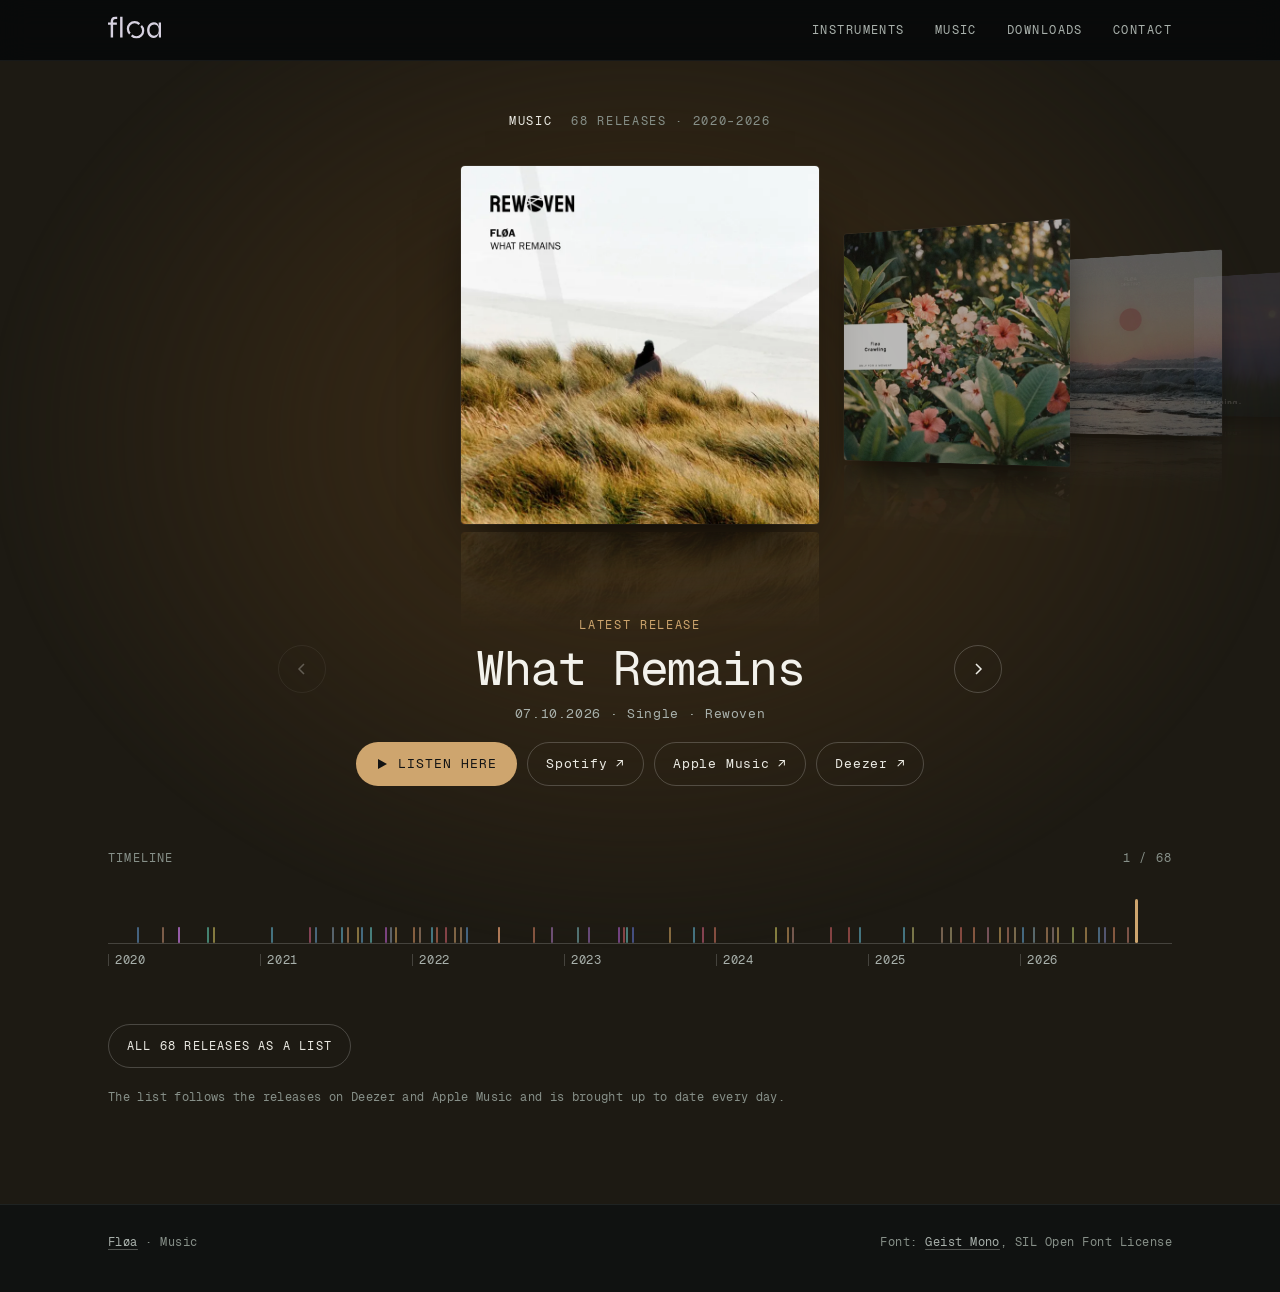
==== commit d920e4d5: "FLOATING's card turns from the classic look into the cassette The card opens on the classic look and" ====
--- a/music/index.html
+++ b/music/index.html
@@ -10,7 +10,7 @@
 <link rel="icon" href="../assets/img/favicon.svg" type="image/svg+xml">
 <link rel="icon" href="../assets/img/favicon-32.png" sizes="32x32" type="image/png">
 <link rel="apple-touch-icon" href="../assets/img/apple-touch-icon.png">
-<link rel="stylesheet" href="../assets/css/site.css?v=17">
+<link rel="stylesheet" href="../assets/css/site.css?v=18">
 <link rel="canonical" href="https://floamusic.github.io/music/">
 <link rel="stylesheet" href="../assets/css/music.css?v=1">
 <meta property="og:type" content="website">
--- a/assets/css/site.css
+++ b/assets/css/site.css
@@ -219,6 +219,12 @@
 .instrument .name { font: 400 clamp(18px, 2.3vw, 22px)/1 var(--mono); letter-spacing: .42em; margin-right: -.42em; }
 .instrument .kind { font: 11px/1 var(--mono); letter-spacing: .14em; text-transform: uppercase; }
 .instrument .shot { border-radius: 9px; width: 100%; }
+/* FLOATING's two looks: the cassette lies over the classic and fades in (index.html, data-turn). */
+.instrument .shots { position: relative; display: block; }
+.instrument .shots picture { display: block; }
+.instrument .shots .next { position: absolute; inset: 0; opacity: 0; transition: opacity 1s ease-in-out; }
+.instrument .shots .next img { height: 100%; }
+.instrument .shots.is-turned .next { opacity: 1; }
 .instrument .foot { align-self: end; display: flex; justify-content: space-between; align-items: baseline; gap: 12px; flex-wrap: wrap; }
 .instrument .status { font: 11px/1 var(--mono); letter-spacing: .1em; text-transform: uppercase; }
 .instrument .open { font: 12px/1 var(--mono); letter-spacing: .1em; text-transform: uppercase; display: inline-flex; gap: 8px; align-items: center; }
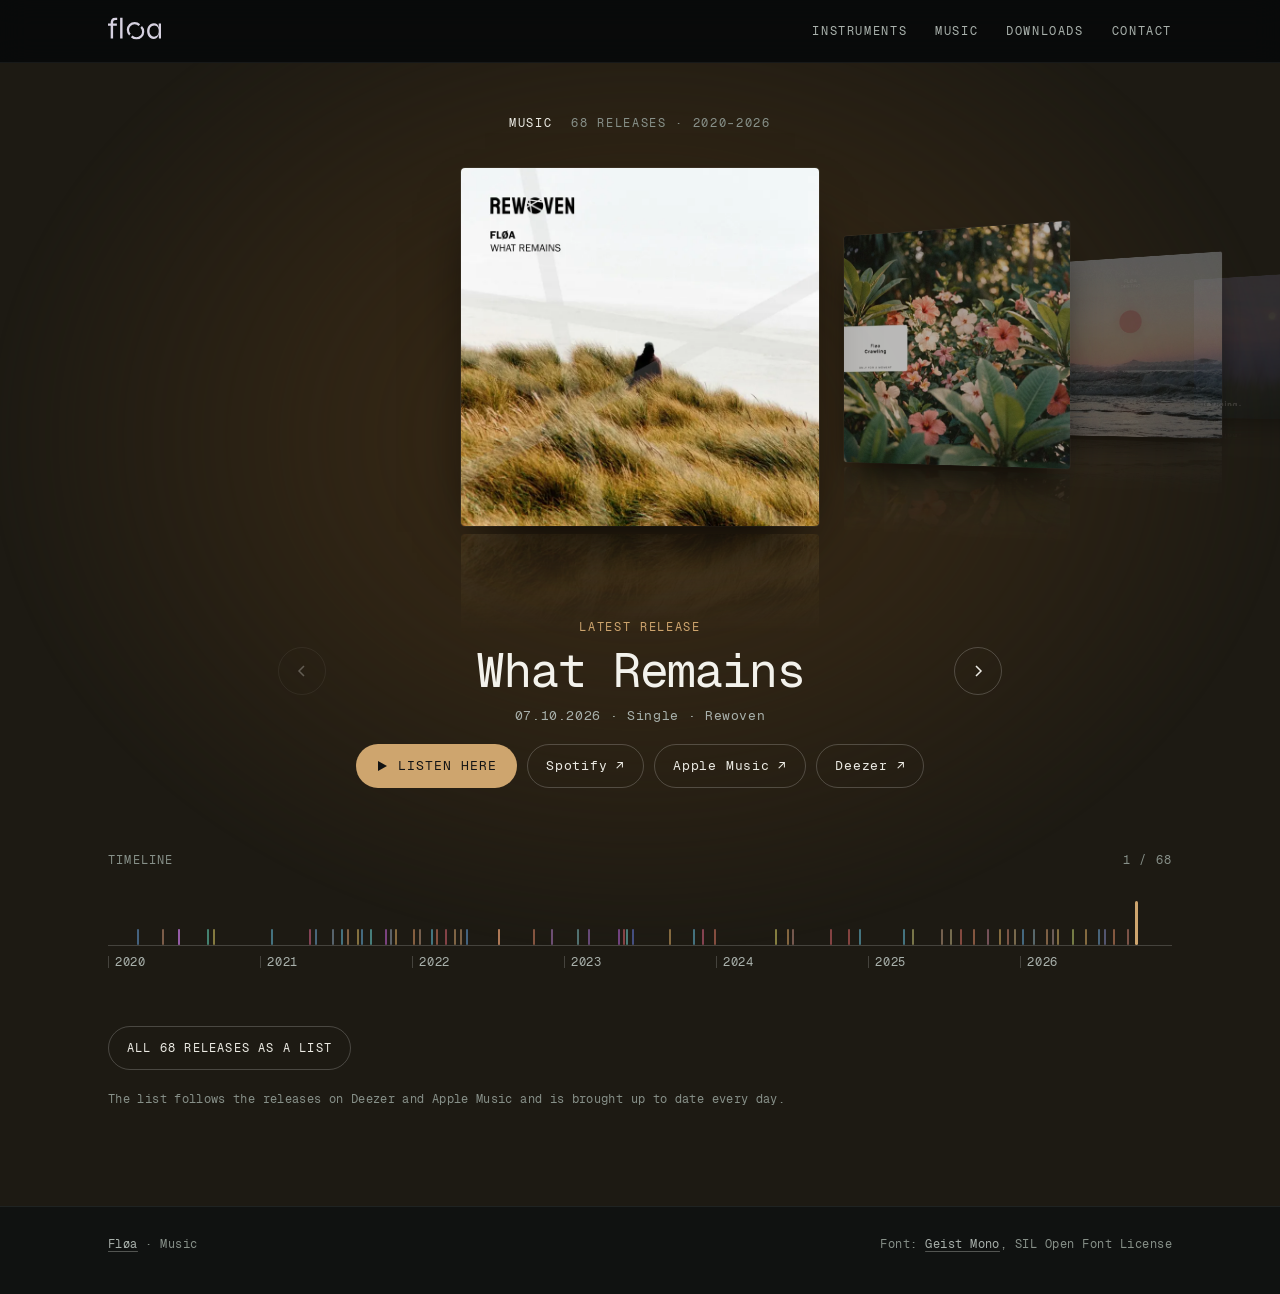
==== commit d26abd43: "Showcase: the version never winds back, Music described for search, one top bar - FLOATING's version" ====
--- a/music/index.html
+++ b/music/index.html
@@ -10,7 +10,7 @@
 <link rel="icon" href="../assets/img/favicon.svg" type="image/svg+xml">
 <link rel="icon" href="../assets/img/favicon-32.png" sizes="32x32" type="image/png">
 <link rel="apple-touch-icon" href="../assets/img/apple-touch-icon.png">
-<link rel="stylesheet" href="../assets/css/site.css?v=18">
+<link rel="stylesheet" href="../assets/css/site.css?v=22">
 <link rel="canonical" href="https://floamusic.github.io/music/">
 <link rel="stylesheet" href="../assets/css/music.css?v=1">
 <meta property="og:type" content="website">
@@ -18,6 +18,11 @@
 <meta property="og:description" content="Releases by Fløa, newest first.">
 <meta property="og:image" content="https://floamusic.github.io/assets/img/music/what-remains.jpg">
 <meta name="twitter:card" content="summary_large_image">
+<script type="application/ld+json">
+{"@context": "https://schema.org", "@type": "MusicGroup", "name": "Fløa", "url": "https://floamusic.github.io/music/",
+ "sameAs": ["https://open.spotify.com/artist/3XgQiERzlGzUe286O2jo7I", "https://www.deezer.com/artist/71889752",
+            "https://instagram.com/floamusic", "https://t.me/floamusic"]}
+</script>
 </head>
 <body>
 
--- a/assets/css/site.css
+++ b/assets/css/site.css
@@ -59,6 +59,9 @@
 /* Pages on floamusic.github.io (this showcase, Music and the two instruments' own sites) cross-fade
    into one another where the browser can; all of them opt in, elsewhere the link just loads. */
 @media (prefers-reduced-motion: no-preference) { @view-transition { navigation: auto; } }
+/* The bar sits in the same place on every site, so it is carried across as one piece instead of
+   fading out with the page. */
+.topbar { view-transition-name: topbar; }
 
 *, *::before, *::after { box-sizing: border-box; }
 /* The scrollbar has no track of its own and a translucent thumb, so it reads over KONSOLL's
@@ -82,13 +85,13 @@
 
 /* ---------- top bar: a dark rail so the links read over either world ---------- */
 .topbar { position: sticky; top: 0; z-index: 30; background: rgba(8, 9, 9, .74); -webkit-backdrop-filter: blur(14px) saturate(1.2); backdrop-filter: blur(14px) saturate(1.2); border-bottom: 1px solid rgba(255, 255, 255, .06); }
-.topbar .wrap { display: flex; align-items: center; justify-content: space-between; gap: 16px; min-height: 60px; flex-wrap: wrap; }
+.topbar .wrap { display: flex; align-items: center; justify-content: space-between; gap: 16px; min-height: 62px; flex-wrap: wrap; }
 /* The Fløa wordmark (Floa logo for site/final), drawn in the logo's own light tone. */
 .brand { display: inline-flex; align-items: center; color: #d6d1e0; text-decoration: none; }
 /* Raised so the letters' body, not the tall f and l, centres on the nav's capitals. */
 .brand .logo { display: block; height: 22px; width: auto; transform: translateY(-2.5px); }
-.topnav { display: flex; gap: clamp(14px, 3vw, 30px); flex-wrap: wrap; }
-.topnav a { font: 12px/1 var(--mono); letter-spacing: .12em; text-transform: uppercase; color: var(--ink-muted); text-decoration: none; padding-block: 8px; }
+.topnav { display: flex; gap: clamp(14px, 3vw, 28px); flex-wrap: wrap; }
+.topnav a { font: 11.5px/1 var(--mono); letter-spacing: .14em; text-transform: uppercase; color: var(--ink-muted); text-decoration: none; padding-block: 8px; }
 .topnav a:hover { color: var(--ink); }
 
 /* Phones: the bar stacks into two rows with room above, between and below; the links stay on
@@ -219,10 +222,11 @@
 .instrument .name { font: 400 clamp(18px, 2.3vw, 22px)/1 var(--mono); letter-spacing: .42em; margin-right: -.42em; }
 .instrument .kind { font: 11px/1 var(--mono); letter-spacing: .14em; text-transform: uppercase; }
 .instrument .shot { border-radius: 9px; width: 100%; }
-/* FLOATING's two looks: the cassette lies over the classic and fades in (index.html, data-turn). */
+/* FLOATING's two looks: the cassette lies over the classic and fades in, and out again when the
+   Looks switch asks for the classic (index.html, data-turn). */
 .instrument .shots { position: relative; display: block; }
 .instrument .shots picture { display: block; }
-.instrument .shots .next { position: absolute; inset: 0; opacity: 0; transition: opacity 1s ease-in-out; }
+.instrument .shots .next { position: absolute; inset: 0; opacity: 0; transition: opacity 1.1s ease-in-out; }
 .instrument .shots .next img { height: 100%; }
 .instrument .shots.is-turned .next { opacity: 1; }
 .instrument .foot { align-self: end; display: flex; justify-content: space-between; align-items: baseline; gap: 12px; flex-wrap: wrap; }
@@ -277,6 +281,21 @@
 .info.floating .flow li { border-color: var(--fl-line); }
 .info.floating b, .info.floating .go { color: var(--fl-ink); }
 .info.floating .state-inline { background: rgba(255, 90, 44, .16); color: #ff8a66; }
+/* "Looks" as a Classic / Cassette switch for FLOATING's card (built by index.html's script). It
+   opens the summary, so on a phone it sits right under the card it changes. */
+.info .looks-row { grid-column: 1 / -1; display: flex; align-items: center; flex-wrap: wrap; gap: 10px 16px; }
+.info .looks-row h3 { margin: 0; }
+.looks { display: inline-flex; gap: 6px; flex-wrap: wrap; vertical-align: middle; }
+.looks button {
+  appearance: none; min-height: 32px; padding: 0 11px; border-radius: 6px; cursor: pointer;
+  font: 11px/1 var(--mono); letter-spacing: .1em; text-transform: uppercase;
+  background: transparent; color: var(--fl-muted); border: 1px solid var(--fl-line);
+  transition: color .2s ease, background-color .2s ease, border-color .2s ease;
+}
+.looks button:hover:not(:disabled) { color: var(--fl-ink); border-color: #4a4a52; }
+.looks button[aria-pressed="true"] { background: rgba(255, 90, 44, .16); border-color: rgba(255, 90, 44, .4); color: #ff8a66; }
+.looks button:disabled { opacity: .4; cursor: default; }
+.looks button:focus-visible { outline-color: var(--fl-accent); }
 
 .info.konsoll { --rule: var(--konsoll-rule); color: var(--ko-ink); background: var(--ko-plate); border: 1px solid #c9c7bf; }
 .info.konsoll h3, .info.konsoll dt { color: var(--ko-muted); }
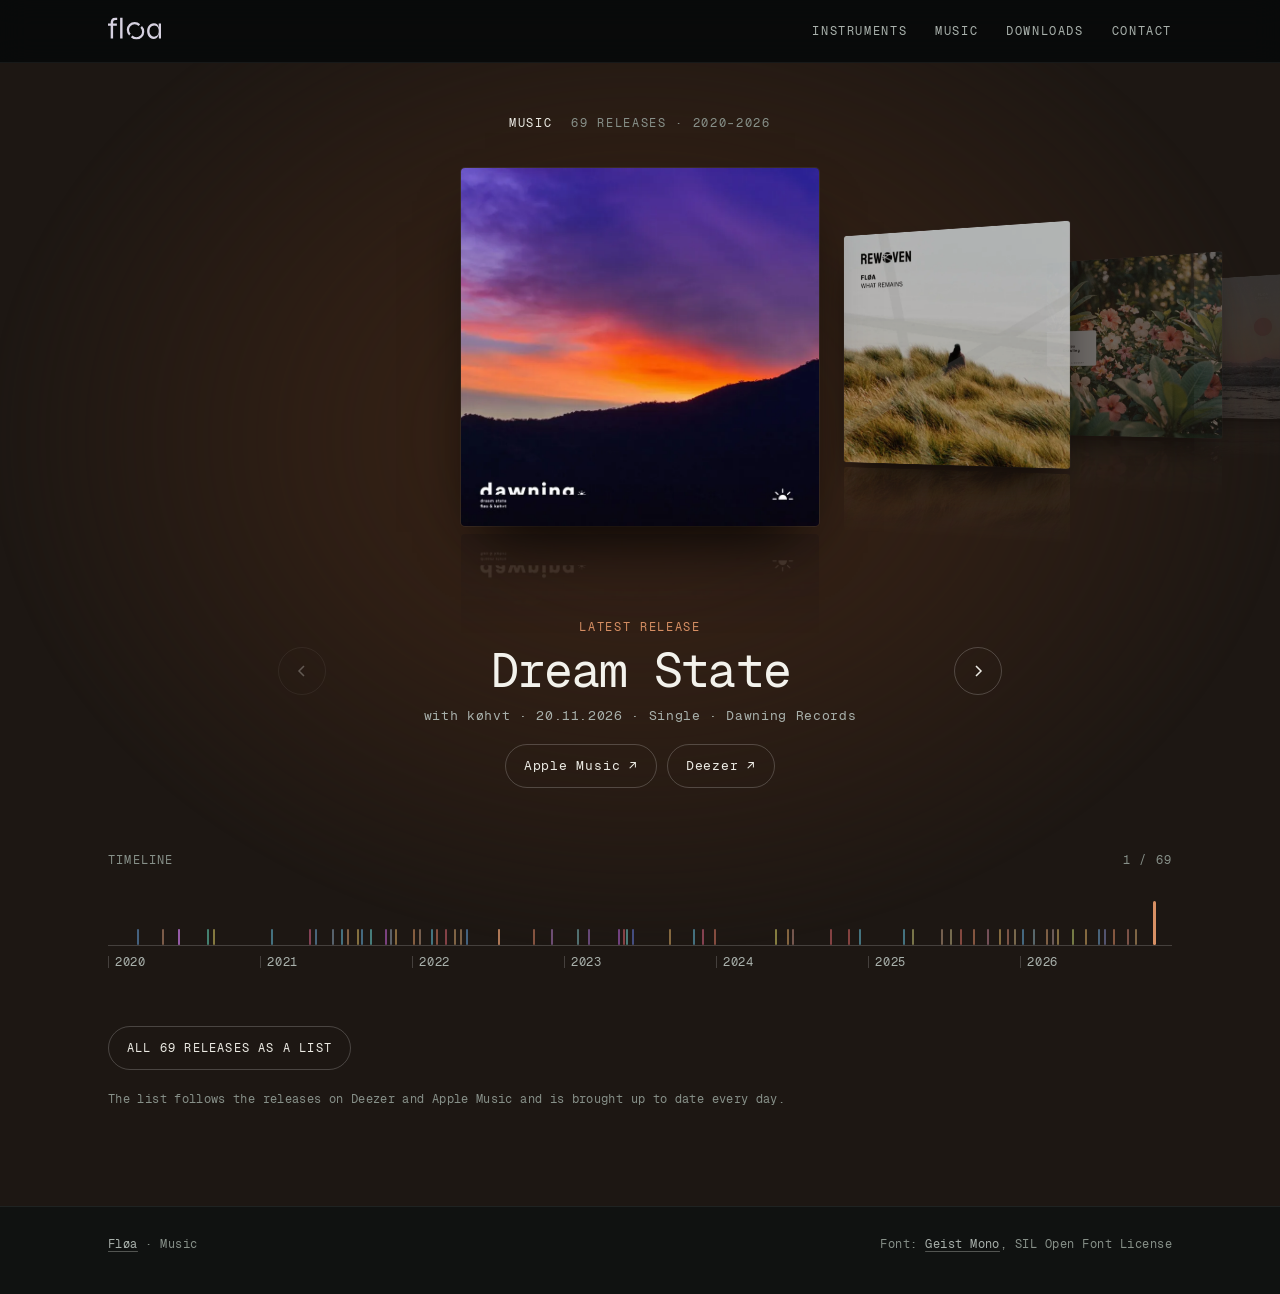
==== commit 3975f8d7: "Music: bring the releases up to date 69 releases on the page; updated: Dream State" ====
--- a/music/index.html
+++ b/music/index.html
@@ -10,13 +10,13 @@
 <link rel="icon" href="../assets/img/favicon.svg" type="image/svg+xml">
 <link rel="icon" href="../assets/img/favicon-32.png" sizes="32x32" type="image/png">
 <link rel="apple-touch-icon" href="../assets/img/apple-touch-icon.png">
-<link rel="stylesheet" href="../assets/css/site.css?v=22">
+<link rel="stylesheet" href="../assets/css/site.css?v=23">
 <link rel="canonical" href="https://floamusic.github.io/music/">
 <link rel="stylesheet" href="../assets/css/music.css?v=1">
 <meta property="og:type" content="website">
 <meta property="og:title" content="Fløa — music">
 <meta property="og:description" content="Releases by Fløa, newest first.">
-<meta property="og:image" content="https://floamusic.github.io/assets/img/music/what-remains.jpg">
+<meta property="og:image" content="https://floamusic.github.io/assets/img/music/dream-state.jpg">
 <meta name="twitter:card" content="summary_large_image">
 <script type="application/ld+json">
 {"@context": "https://schema.org", "@type": "MusicGroup", "name": "Fløa", "url": "https://floamusic.github.io/music/",
@@ -78,6 +78,7 @@
     <button type="button" class="m-toggle" aria-expanded="false" aria-controls="releases" hidden>All releases as a list</button>
     <ol class="m-list" id="releases">
         <!-- releases:start -->
+        <li class="rel" id="dream-state" data-date="2026-11-20" data-type="Single" data-light="#d89064" data-deep="#3b2416" data-spotify=""><img class="rel-thumb" src="../assets/img/music/dream-state-s.jpg" alt="" width="60" height="60" loading="lazy" decoding="async"><span class="rel-year">2026</span><button type="button" class="rel-title">Dream State</button><span class="rel-with">køhvt</span><span class="rel-label">Dawning Records</span><span class="rel-type">Single</span><span class="rel-links"><a href="https://music.apple.com/us/album/dream-state-single/6820099693" rel="noopener">Apple Music</a><a href="https://www.deezer.com/album/1115945962" rel="noopener">Deezer</a></span></li>
         <li class="rel" id="what-remains" data-date="2026-10-07" data-type="Single" data-light="#cea56e" data-deep="#3b2b16" data-spotify="https://open.spotify.com/album/1Oyp3oqzARtxUdsxmNolJ3"><img class="rel-thumb" src="../assets/img/music/what-remains-s.jpg" alt="" width="60" height="60" loading="lazy" decoding="async"><span class="rel-year">2026</span><button type="button" class="rel-title">What Remains</button><span class="rel-with"></span><span class="rel-label">Rewoven</span><span class="rel-type">Single</span><span class="rel-links"><a href="https://open.spotify.com/album/1Oyp3oqzARtxUdsxmNolJ3" rel="noopener">Spotify</a><a href="https://music.apple.com/us/album/what-remains-single/6808641579" rel="noopener">Apple Music</a><a href="https://www.deezer.com/album/1072543222" rel="noopener">Deezer</a></span></li>
         <li class="rel" id="crawling" data-date="2026-09-18" data-type="Single" data-light="#ca8372" data-deep="#3b1d16" data-spotify="https://open.spotify.com/album/4Ek61PdTLASqzcjeTEDugL"><img class="rel-thumb" src="../assets/img/music/crawling-s.jpg" alt="" width="60" height="60" loading="lazy" decoding="async"><span class="rel-year">2026</span><button type="button" class="rel-title">Crawling</button><span class="rel-with"></span><span class="rel-label">Only For A Moment</span><span class="rel-type">Single</span><span class="rel-links"><a href="https://open.spotify.com/album/4Ek61PdTLASqzcjeTEDugL" rel="noopener">Spotify</a><a href="https://music.apple.com/us/album/crawling-single/6803991166" rel="noopener">Apple Music</a><a href="https://www.deezer.com/album/1059959862" rel="noopener">Deezer</a></span></li>
         <li class="rel" id="drifting" data-date="2026-08-14" data-type="Single" data-light="#d88d64" data-deep="#3b2316" data-spotify="https://open.spotify.com/album/0GAnDw6ZYdEdD9UOh2rjzR"><img class="rel-thumb" src="../assets/img/music/drifting-s.jpg" alt="" width="60" height="60" loading="lazy" decoding="async"><span class="rel-year">2026</span><button type="button" class="rel-title">Drifting</button><span class="rel-with"></span><span class="rel-label">Sekora Chill</span><span class="rel-type">Single</span><span class="rel-links"><a href="https://open.spotify.com/album/0GAnDw6ZYdEdD9UOh2rjzR" rel="noopener">Spotify</a><a href="https://music.apple.com/us/album/drifting-single/6790816109" rel="noopener">Apple Music</a><a href="https://www.deezer.com/album/1029585272" rel="noopener">Deezer</a></span></li>
--- a/assets/css/site.css
+++ b/assets/css/site.css
@@ -1,12 +1,8 @@
 /* Fløa — showcase stylesheet.
-   A stage where the two instruments' worlds meet: FLOATING's black and ember (its kDark palette)
-   on one side, KONSOLL's light stone and four module colours (Soft Strata) on the other, joined
-   by the graphite of KONSOLL's performance panel, laid side by side on one wide strip. The page
-   opens in FLOATING's world with KONSOLL's light at the right edge; choosing KONSOLL slides the
-   strip across (a transform only, so the gradient is painted once). Colour pools drift slowly on
-   screens with a pointer and stay still on phones. Each card and summary is drawn in its own
-   instrument's palette. Below the stage, downloads and contact sit on a graphite floor.
-   Geist Mono is both plug-ins' UI voice; Share Tech Mono appears only in the FLOATING name.
+   A stage in FLOATING's world: its black and ember (the plug-in's kDark palette), with ember
+   pools that drift slowly on screens with a pointer and stay still on phones. The card and its
+   summary are drawn in FLOATING's palette. Below the stage, downloads and contact sit on a
+   graphite floor. Geist Mono is the UI voice; Share Tech Mono appears only in the FLOATING name.
    Fonts are self-hosted (SIL OFL, licences beside them); nothing loads from a CDN. */
 
 @font-face {
@@ -37,16 +33,6 @@
   --fl-muted: #a3a5ab;
   --fl-line: #2b2b30;
   --fl-accent: #ff5a2c;
-  /* KONSOLL (Soft Strata) */
-  --ko-surface: #deddd6;
-  --ko-plate: rgba(244, 242, 236, .9);
-  --ko-line: #cfcdc5;
-  --ko-ink: #303b3d;
-  --ko-muted: #56605f;    /* 6.0:1 on --ko-plate */
-  --ko-teal: #387e7b;
-  --ko-perf: #43514e;
-  --heat: #cf794e; --sway: #4584b1; --air: #68a58e; --grain: #9280bb;
-  --konsoll-rule: linear-gradient(90deg, var(--heat) 0 25%, var(--sway) 25% 50%, var(--air) 50% 75%, var(--grain) 75%);
 
   --mono: "Geist Mono", ui-monospace, "SF Mono", Menlo, Consolas, monospace;
   --sans: -apple-system, BlinkMacSystemFont, "Helvetica Neue", Helvetica, Arial, sans-serif;
@@ -56,7 +42,7 @@
   --ease: cubic-bezier(.16, 1, .3, 1);
 }
 
-/* Pages on floamusic.github.io (this showcase, Music and the two instruments' own sites) cross-fade
+/* Pages on floamusic.github.io (this showcase, Music and FLOATING's own site) cross-fade
    into one another where the browser can; all of them opt in, elsewhere the link just loads. */
 @media (prefers-reduced-motion: no-preference) { @view-transition { navigation: auto; } }
 /* The bar sits in the same place on every site, so it is carried across as one piece instead of
@@ -64,9 +50,8 @@
 .topbar { view-transition-name: topbar; }
 
 *, *::before, *::after { box-sizing: border-box; }
-/* The scrollbar has no track of its own and a translucent thumb, so it reads over KONSOLL's
-   light stone and the graphite floor alike (05.10: a dark track flashed over the light world
-   while scrolling). */
+/* The scrollbar has no track of its own and a translucent thumb, so it reads over the stage and
+   the graphite floor alike. */
 html { -webkit-text-size-adjust: 100%; scroll-behavior: smooth; background: var(--floor); scrollbar-color: rgba(128, 134, 131, .55) transparent; }
 body { margin: 0; background: var(--floor); color: var(--ink); font: 16px/1.6 var(--sans); }
 ::selection { background: rgba(255, 90, 44, .35); color: #fff; }
@@ -83,7 +68,7 @@
 .skip { position: absolute; left: -9999px; }
 .skip:focus { left: 16px; top: 12px; background: var(--ink); color: var(--floor); padding: 8px 12px; z-index: 50; }
 
-/* ---------- top bar: a dark rail so the links read over either world ---------- */
+/* ---------- top bar: a dark rail over the stage ---------- */
 .topbar { position: sticky; top: 0; z-index: 30; background: rgba(8, 9, 9, .74); -webkit-backdrop-filter: blur(14px) saturate(1.2); backdrop-filter: blur(14px) saturate(1.2); border-bottom: 1px solid rgba(255, 255, 255, .06); }
 .topbar .wrap { display: flex; align-items: center; justify-content: space-between; gap: 16px; min-height: 62px; flex-wrap: wrap; }
 /* The Fløa wordmark (Floa logo for site/final), drawn in the logo's own light tone. */
@@ -109,85 +94,21 @@
 }
 
 /* ---------- stage and backdrop ---------- */
-/* The strip is twice the stage's width with the border between the worlds at its middle. --s is
-   where that border sits across the stage (0 = left edge, 1 = right edge): --s0 in FLOATING's
-   world, --s1 in KONSOLL's, and --p (0..1) travels between them. In FLOATING's world the border
-   sits just inside the right edge, so KONSOLL's light and colour show there and invite a look. */
+/* FLOATING's black runs into a little graphite at the right; two ember pools light it. */
 .stage { position: relative; isolation: isolate; overflow: hidden; padding-bottom: clamp(56px, 8vw, 104px); }
-/* Under the strip lies a still copy of its field at the chosen world's resting place, a safety net:
-   anything of the strip not yet painted shows the same gradient rather than the page behind. The
-   field's 200% width and the strip's offset of (s - 1) stage widths map to a background position
-   of (1 - s) * 100%. */
-.backdrop { position: absolute; inset: 0; z-index: -1; pointer-events: none; overflow: hidden;
-  background-color: var(--fl-bg); background-repeat: no-repeat;
-  background-size: 200% 100%; background-position: calc((1 - var(--s0)) * 100%) 0; }
-.stage[data-world="konsoll"] .backdrop { background-color: var(--ko-surface); background-position: calc((1 - var(--s1)) * 100%) 0; }
-.stage { --s0: .8; --s1: -.06; }
-.world {
-  position: absolute; top: 0; bottom: 0; left: 0; width: 200%;
-  --p: 0;
-  transform: translate3d(calc((var(--s0) + (var(--s1) - var(--s0)) * var(--p) - 1) * 50%), 0, 0);
-  will-change: transform;
-  transition: transform 1.1s var(--ease);
-}
-.stage[data-world="konsoll"] .world { --p: 1; }
-/* Desktop: the strip moves by its left edge, not by a transform. Safari paints a transformed layer
-   in tiles and shows the tiles sliding into view before it has painted them, so quick switches
-   between worlds flashed light and dark bands at the edges (05.10: recorded in Safari, 91 frames
-   of 2800 with gaps; moved by left, none, at about 110 frames a second during a switch). Moving
-   by left repaints the visible stage each frame instead. Phones keep the transform: there the
-   strip follows the swipe every frame. */
-@media (min-width: 961px) and (hover: hover) {
-  .world {
-    will-change: auto; transform: none;
-    left: calc((var(--s0) + (var(--s1) - var(--s0)) * var(--p) - 1) * 100%);
-    transition: left 1.1s var(--ease);
-  }
-}
-/* The strip itself only covers the stage while the border is inside it; KONSOLL's world sets the
-   border just past the left edge, so each world runs on past its end in its own outer colour
-   (04.10: without this the right edge showed the black page behind). They tuck 2px under the
-   strip and sit beneath its contents, so a strip edge on a half pixel leaves no dark seam and
-   the grain carries on over them. */
-.world::before, .world::after { content: ""; position: absolute; top: 0; bottom: 0; width: 25%; z-index: -1; }
-.world::before { right: calc(100% - 2px); background: var(--fl-bg); }
-.world::after { left: calc(100% - 2px); background: var(--ko-surface); }
-.field { position: absolute; inset: 0; }
-.field, .backdrop {
-  background-image: linear-gradient(var(--tilt, 98deg),
-    var(--fl-bg) 0%,
-    #0a0a0c 36%,
-    #1d2221 44%,
-    var(--ko-perf) 49%,
-    #8f9a94 53%,
-    #cfcdc5 58%,
-    var(--ko-surface) 100%);
-}
-/* Pools are placed in strip coordinates: FLOATING's embers left of the middle, KONSOLL's module
-   colours right of it, so each world carries its own light when the strip slides. */
+.backdrop { position: absolute; inset: 0; z-index: -1; pointer-events: none; overflow: hidden; background-color: var(--fl-bg); }
+.world { position: absolute; inset: 0; }
+.field { position: absolute; inset: 0; background-image: linear-gradient(var(--tilt, 98deg), var(--fl-bg) 0%, #0a0a0c 62%, #161a19 100%); }
 .pool { position: absolute; border-radius: 50%; }
-.pool.ember { width: 62vmax; height: 62vmax; left: calc(26% - 31vmax); top: 18%; background: radial-gradient(closest-side, rgba(255, 90, 44, .30), rgba(255, 90, 44, .10) 45%, transparent 72%); }
-.pool.ember-low { width: 40vmax; height: 40vmax; left: calc(40% - 20vmax); bottom: -16vmax; background: radial-gradient(closest-side, rgba(141, 77, 55, .38), transparent 70%); }
-.pool.heat { width: 34vmax; height: 34vmax; left: calc(56% - 17vmax); top: -8vmax; background: radial-gradient(closest-side, rgba(207, 121, 78, .42), transparent 70%); }
-.pool.sway { width: 38vmax; height: 38vmax; left: calc(78% - 19vmax); top: 10%; background: radial-gradient(closest-side, rgba(69, 132, 177, .40), transparent 70%); }
-.pool.air { width: 44vmax; height: 44vmax; left: calc(64% - 22vmax); top: 38%; background: radial-gradient(closest-side, rgba(104, 165, 142, .38), transparent 70%); }
-.pool.grain { width: 36vmax; height: 36vmax; left: calc(86% - 18vmax); bottom: -10vmax; background: radial-gradient(closest-side, rgba(146, 128, 187, .40), transparent 70%); }
-/* Phones only: KONSOLL's stone light and FLOATING's ink, each at the edge of the other world,
-   level with the cards. */
-.pool.stone { display: none; background: radial-gradient(closest-side, rgba(222, 221, 214, .62), rgba(222, 221, 214, .2) 55%, transparent 76%); }
-.pool.ink { display: none; background: radial-gradient(closest-side, rgba(5, 5, 6, .7), transparent 72%); }
+.pool.ember { width: 62vmax; height: 62vmax; left: calc(32% - 31vmax); top: 18%; background: radial-gradient(closest-side, rgba(255, 90, 44, .30), rgba(255, 90, 44, .10) 45%, transparent 72%); }
+.pool.ember-low { width: 40vmax; height: 40vmax; left: calc(60% - 20vmax); bottom: -16vmax; background: radial-gradient(closest-side, rgba(141, 77, 55, .38), transparent 70%); }
 @media (hover: hover) and (min-width: 961px) and (prefers-reduced-motion: no-preference) {
   .pool { will-change: transform; }
   .pool.ember { animation: drift-a 34s var(--ease) infinite alternate; }
   .pool.ember-low { animation: drift-b 41s ease-in-out infinite alternate; }
-  .pool.heat { animation: drift-b 29s ease-in-out infinite alternate; }
-  .pool.sway { animation: drift-a 37s ease-in-out infinite alternate-reverse; }
-  .pool.air { animation: drift-c 31s ease-in-out infinite alternate; }
-  .pool.grain { animation: drift-c 43s ease-in-out infinite alternate-reverse; }
 }
 @keyframes drift-a { from { transform: translate3d(0, 0, 0) scale(1); } to { transform: translate3d(6vmax, -4vmax, 0) scale(1.12); } }
 @keyframes drift-b { from { transform: translate3d(0, 0, 0) scale(1.05); } to { transform: translate3d(-5vmax, 5vmax, 0) scale(.94); } }
-@keyframes drift-c { from { transform: translate3d(0, 0, 0) scale(.96); } to { transform: translate3d(-7vmax, -3vmax, 0) scale(1.1); } }
 /* Film grain keeps the large gradients from banding and gives them the plug-ins' material feel.
    A ready-made tile (mid grey, noise in its alpha), not an SVG feTurbulence filter: Safari
    re-rendered the filter for every patch it painted and fell behind on a fast scroll, leaving
@@ -196,22 +117,15 @@
 /* The stage settles into the graphite floor. */
 .settle { position: absolute; left: 0; right: 0; bottom: 0; height: 34%; background: linear-gradient(to bottom, rgba(16, 18, 17, 0), var(--floor)); }
 
-/* ---------- hero: the copy takes the ink of the world it stands in ---------- */
+/* ---------- hero ---------- */
 .hero { padding-block: clamp(64px, 11vw, 148px) clamp(36px, 5vw, 60px); }
 h1 { font: 400 clamp(34px, 6vw, 68px)/1.04 var(--mono); letter-spacing: -.035em; margin: 0 0 24px; max-width: 17ch; text-wrap: balance; color: #f3f2ec; }
 .lede { font-size: clamp(17px, 1.9vw, 19px); color: #b7bdb8; max-width: 46ch; margin: 0; }
-.hero h1, .hero .lede { transition: color .5s ease .3s; }
-.stage[data-world="konsoll"] .hero h1 { color: var(--ko-ink); }
-.stage[data-world="konsoll"] .hero .lede { color: #46524f; }
-.how-swipe { display: none; }
 
 /* ---------- instrument cards ---------- */
-/* Wide screens with a pointer: the two cards side by side and one summary under both, in the
-   chosen instrument's world. Both summaries share the cell, so switching never shifts the page. */
-.chooser { display: grid; grid-template-columns: 1fr 1fr; gap: clamp(16px, 2.4vw, 28px); }
+/* Wide screens: the card and its summary side by side, the same height. */
+.chooser { display: grid; grid-template-columns: minmax(0, 1.1fr) minmax(0, 1fr); gap: clamp(16px, 2.4vw, 28px); }
 .slide { display: contents; }
-.slide.floating .instrument { grid-area: 1 / 1; }
-.slide.konsoll .instrument { grid-area: 1 / 2; }
 .instrument {
   position: relative; display: grid; grid-template-rows: auto auto 1fr; gap: 16px; min-width: 0;
   padding: clamp(18px, 2.6vw, 26px); border-radius: 16px; text-decoration: none;
@@ -241,26 +155,15 @@
 .instrument.floating .name { font-family: "ShareTechMono", var(--mono); }
 .instrument.floating .kind, .instrument.floating .status { color: var(--fl-muted); }
 .instrument.floating .shot { border: 1px solid var(--fl-line); }
-.instrument.floating:hover, .instrument.floating:focus-visible, .instrument.floating.is-picked { border-color: rgba(255, 90, 44, .55); box-shadow: 0 34px 70px -26px rgba(0, 0, 0, .95), 0 0 0 1px rgba(255, 90, 44, .18); }
+.instrument.floating:hover, .instrument.floating:focus-visible { border-color: rgba(255, 90, 44, .55); box-shadow: 0 34px 70px -26px rgba(0, 0, 0, .95), 0 0 0 1px rgba(255, 90, 44, .18); }
 .instrument.floating:focus-visible { outline-color: var(--fl-accent); }
 
-.instrument.konsoll { --rule: var(--konsoll-rule); background: var(--ko-plate); color: var(--ko-ink); border: 1px solid #c9c7bf; box-shadow: 0 30px 60px -30px rgba(48, 59, 61, .55); }
-.instrument.konsoll .kind, .instrument.konsoll .status { color: var(--ko-muted); }
-/* The plug-in's own dotted wordmark (Assets/KonsollWordmark.svg), as in its header. */
-.instrument.konsoll .wordmark { height: 22px; width: auto; }
-.instrument.konsoll .shot { border: 1px solid var(--ko-line); }
-.instrument.konsoll:hover, .instrument.konsoll:focus-visible, .instrument.konsoll.is-picked { border-color: rgba(56, 126, 123, .6); box-shadow: 0 34px 70px -28px rgba(48, 59, 61, .65), 0 0 0 1px rgba(56, 126, 123, .2); }
-.instrument.konsoll:focus-visible { outline-color: var(--ko-teal); }
-
-/* ---------- summaries, each drawn in its instrument's world ---------- */
+/* ---------- the summary, in FLOATING's palette ---------- */
 .info {
-  grid-area: 2 / 1 / 3 / 3; position: relative; overflow: hidden; border-radius: 16px;
-  display: grid; grid-template-columns: repeat(3, minmax(0, 1fr)); gap: 24px clamp(24px, 3.2vw, 40px); align-content: start;
+  position: relative; overflow: hidden; border-radius: 16px;
+  display: grid; grid-template-columns: repeat(2, minmax(0, 1fr)); gap: 24px clamp(20px, 2.6vw, 32px); align-content: start;
   padding: clamp(22px, 3vw, 32px);
-  visibility: hidden; opacity: 0; transform: translateY(6px);
-  transition: opacity .45s var(--ease), transform .6s var(--ease), visibility 0s linear .45s;
-}
-.info.is-on { visibility: visible; opacity: 1; transform: none; transition-delay: 0s; }
+}
 .info::before { content: ""; position: absolute; left: 18px; right: 18px; top: 0; height: 2px; border-radius: 2px; background: var(--rule); }
 .info h3 { font: 11px/1 var(--mono); letter-spacing: .14em; text-transform: uppercase; margin: 0 0 12px; }
 .info p { margin: 0; }
@@ -283,6 +186,7 @@
 .info.floating .state-inline { background: rgba(255, 90, 44, .16); color: #ff8a66; }
 /* "Looks" as a Classic / Cassette switch for FLOATING's card (built by index.html's script). It
    opens the summary, so on a phone it sits right under the card it changes. */
+.info .what { grid-column: 1 / -1; }
 .info .looks-row { grid-column: 1 / -1; display: flex; align-items: center; flex-wrap: wrap; gap: 10px 16px; }
 .info .looks-row h3 { margin: 0; }
 .looks { display: inline-flex; gap: 6px; flex-wrap: wrap; vertical-align: middle; }
@@ -297,73 +201,16 @@
 .looks button:disabled { opacity: .4; cursor: default; }
 .looks button:focus-visible { outline-color: var(--fl-accent); }
 
-.info.konsoll { --rule: var(--konsoll-rule); color: var(--ko-ink); background: var(--ko-plate); border: 1px solid #c9c7bf; }
-.info.konsoll h3, .info.konsoll dt { color: var(--ko-muted); }
-.info.konsoll p, .info.konsoll li, .info.konsoll dd { color: #46524f; }
-.info.konsoll .flow li { border-color: var(--ko-line); background: #faf9f5; }
-.info.konsoll b, .info.konsoll .go { color: var(--ko-ink); }
-.info.konsoll .go { text-decoration-color: rgba(48, 59, 61, .35); }
-.info.konsoll .state-inline { background: #e0ebe6; color: var(--ko-teal); }
-
-/* ---------- pager: only where the cards swipe ---------- */
-.pager { display: none; align-items: center; gap: 14px; margin: 0 0 16px; }
-.pager button { appearance: none; background: none; border: 0; padding: 10px 0; cursor: pointer; font: 12px/1 var(--mono); letter-spacing: .14em; text-transform: uppercase; color: #8d968f; transition: color .3s ease; }
-.pager button[aria-current="true"] { color: #f3f2ec; }
-.pager-track { position: relative; flex: 1; height: 2px; border-radius: 2px; background: rgba(236, 235, 228, .16); overflow: hidden; transition: background-color .4s ease; }
-.pager-thumb { --p: 0; position: absolute; left: 0; top: 0; bottom: 0; width: 34%; border-radius: 2px; background: var(--fl-accent); transform: translate3d(calc(var(--p) * 194.1%), 0, 0); transition: background-color .4s ease; }
-.stage[data-world="konsoll"] .pager button { color: var(--ko-muted); }
-.stage[data-world="konsoll"] .pager button[aria-current="true"] { color: var(--ko-ink); }
-.stage[data-world="konsoll"] .pager-track { background: rgba(48, 59, 61, .18); }
-.stage[data-world="konsoll"] .pager-thumb { background: var(--ko-teal); }
-
-/* ---------- phones and touch screens: the instruments swipe sideways ----------
-   Each card carries its own summary; the next card shows at the edge. The world follows the
-   swipe directly, so the strip's own transition is off. Drifting pools, the grain blend and
-   backdrop blurs are left out here: the backdrop is painted once and only slides. */
+/* ---------- phones, tablets and touch screens: the summary under the card ----------
+   Drifting pools and backdrop blurs are left out here; the backdrop is painted once. */
 @media (max-width: 960px), (hover: none) {
-  /* The border waits just past the right edge, so the hero and pager copy stay on dark; the
-     invitation is the light and colour leaking in beside the next card. Pools are sized to the
-     phone and set level with the cards. */
-  .stage { --s0: .97; --s1: -.06; }
-  .world { transition: none; }
-  .pool.stone, .pool.ink { display: block; }
-  .pool.ember { width: 120vw; height: 120vw; left: calc(30% - 60vw); top: -10vw; }
-  .pool.ember-low { width: 90vw; height: 90vw; left: calc(36% - 45vw); top: 700px; bottom: auto; }
-  .pool.ink { width: 90vw; height: 90vw; left: calc(44% - 45vw); top: 380px; }
-  .pool.stone { width: 90vw; height: 90vw; left: calc(56% - 45vw); top: 380px; }
-  .pool.heat { width: 80vw; height: 80vw; left: calc(58% - 40vw); top: 320px; }
-  .pool.sway { width: 90vw; height: 90vw; left: calc(62% - 45vw); top: 600px; }
-  .pool.air { width: 110vw; height: 110vw; left: calc(70% - 55vw); top: 180px; }
-  .pool.grain { width: 90vw; height: 90vw; left: calc(80% - 45vw); bottom: -10vw; }
-  .field, .backdrop { --tilt: 90deg; }
+  .pool.ember { width: 120vw; height: 120vw; left: calc(57% - 60vw); top: -10vw; }
+  .pool.ember-low { width: 90vw; height: 90vw; left: calc(69% - 45vw); top: 700px; bottom: auto; }
+  .field { --tilt: 90deg; }
   .grain-noise { mix-blend-mode: normal; opacity: .045; }
   .topbar { background: rgba(8, 9, 9, .94); -webkit-backdrop-filter: none; backdrop-filter: none; }
-  .hero h1, .hero .lede { transition: color .3s ease; }
-  .how-point { display: none; }
-  .how-swipe { display: inline; }
-  .pager { display: flex; }
-
-  /* One grid for both slides, so the cards share a height (their renders differ in shape)
-     and both summaries start on the same line; each slide spans the two rows as a subgrid. */
-  .chooser {
-    --slide-w: min(calc(100% - 2 * var(--gutter) - 36px), 620px);
-    display: grid; gap: 14px;
-    grid-template-columns: calc(var(--gutter) - 14px) var(--slide-w) var(--slide-w) calc(var(--gutter) - 14px);
-    grid-template-rows: auto 1fr;
-    margin-inline: calc(var(--gutter) * -1); padding-block: 6px 2px;
-    overflow-x: auto; overscroll-behavior-x: contain; -webkit-overflow-scrolling: touch;
-    scroll-snap-type: x mandatory; scroll-padding-inline: var(--gutter); scrollbar-width: none;
-  }
-  .chooser::-webkit-scrollbar { display: none; }
-  /* Spacers rather than padding: some engines drop a scroller's end padding. */
-  .chooser::before, .chooser::after { content: ""; grid-row: 1 / 3; }
-  .slide {
-    display: grid; grid-row: 1 / 3; grid-template-rows: subgrid; gap: 14px;
-    scroll-snap-align: start; scroll-snap-stop: always;
-  }
-  .slide.konsoll { scroll-snap-align: end; }
-  .slide.floating .instrument, .slide.konsoll .instrument { grid-area: auto; }
-  .info { grid-area: auto; visibility: visible; opacity: 1; transform: none; transition: none; grid-template-columns: 1fr; gap: 22px; }
+  .chooser { grid-template-columns: minmax(0, 620px); gap: 14px; }
+  .info { grid-template-columns: 1fr; gap: 22px; }
   .instrument:hover { transform: none; }
 }
 
